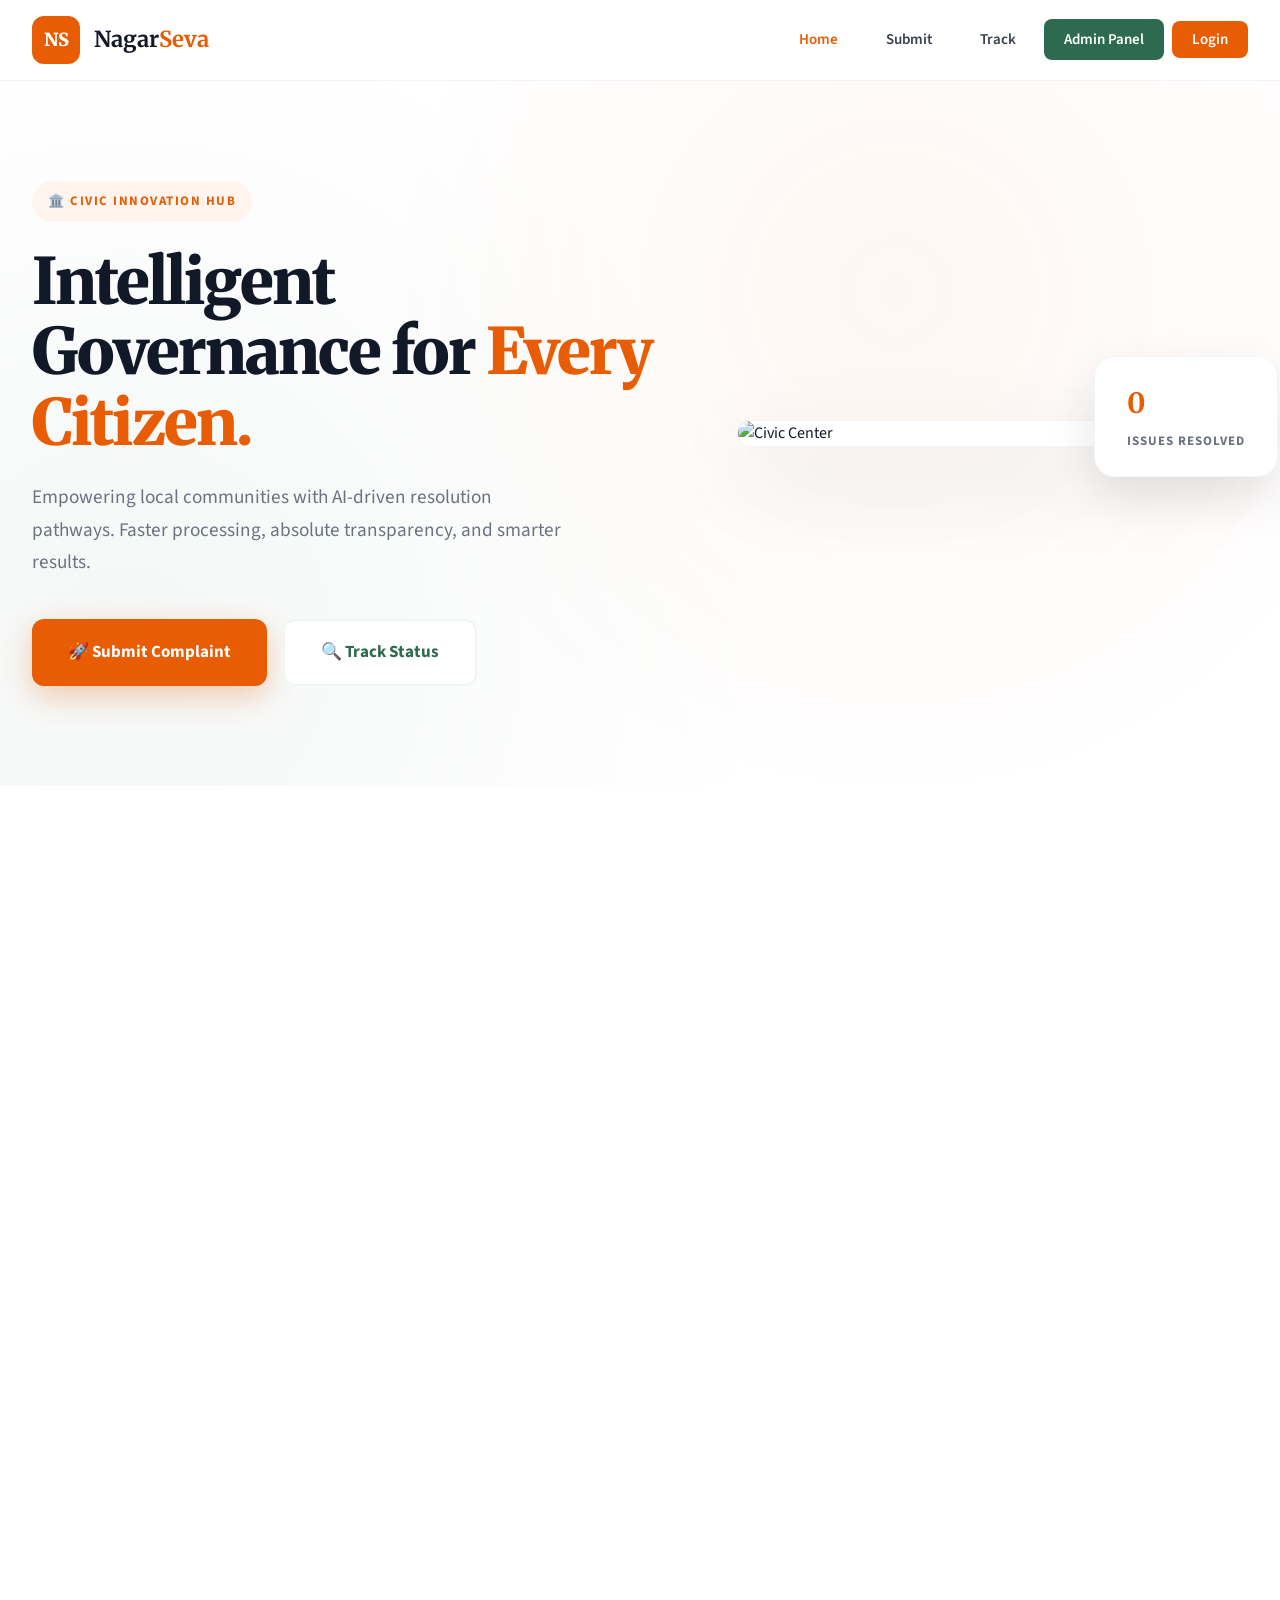
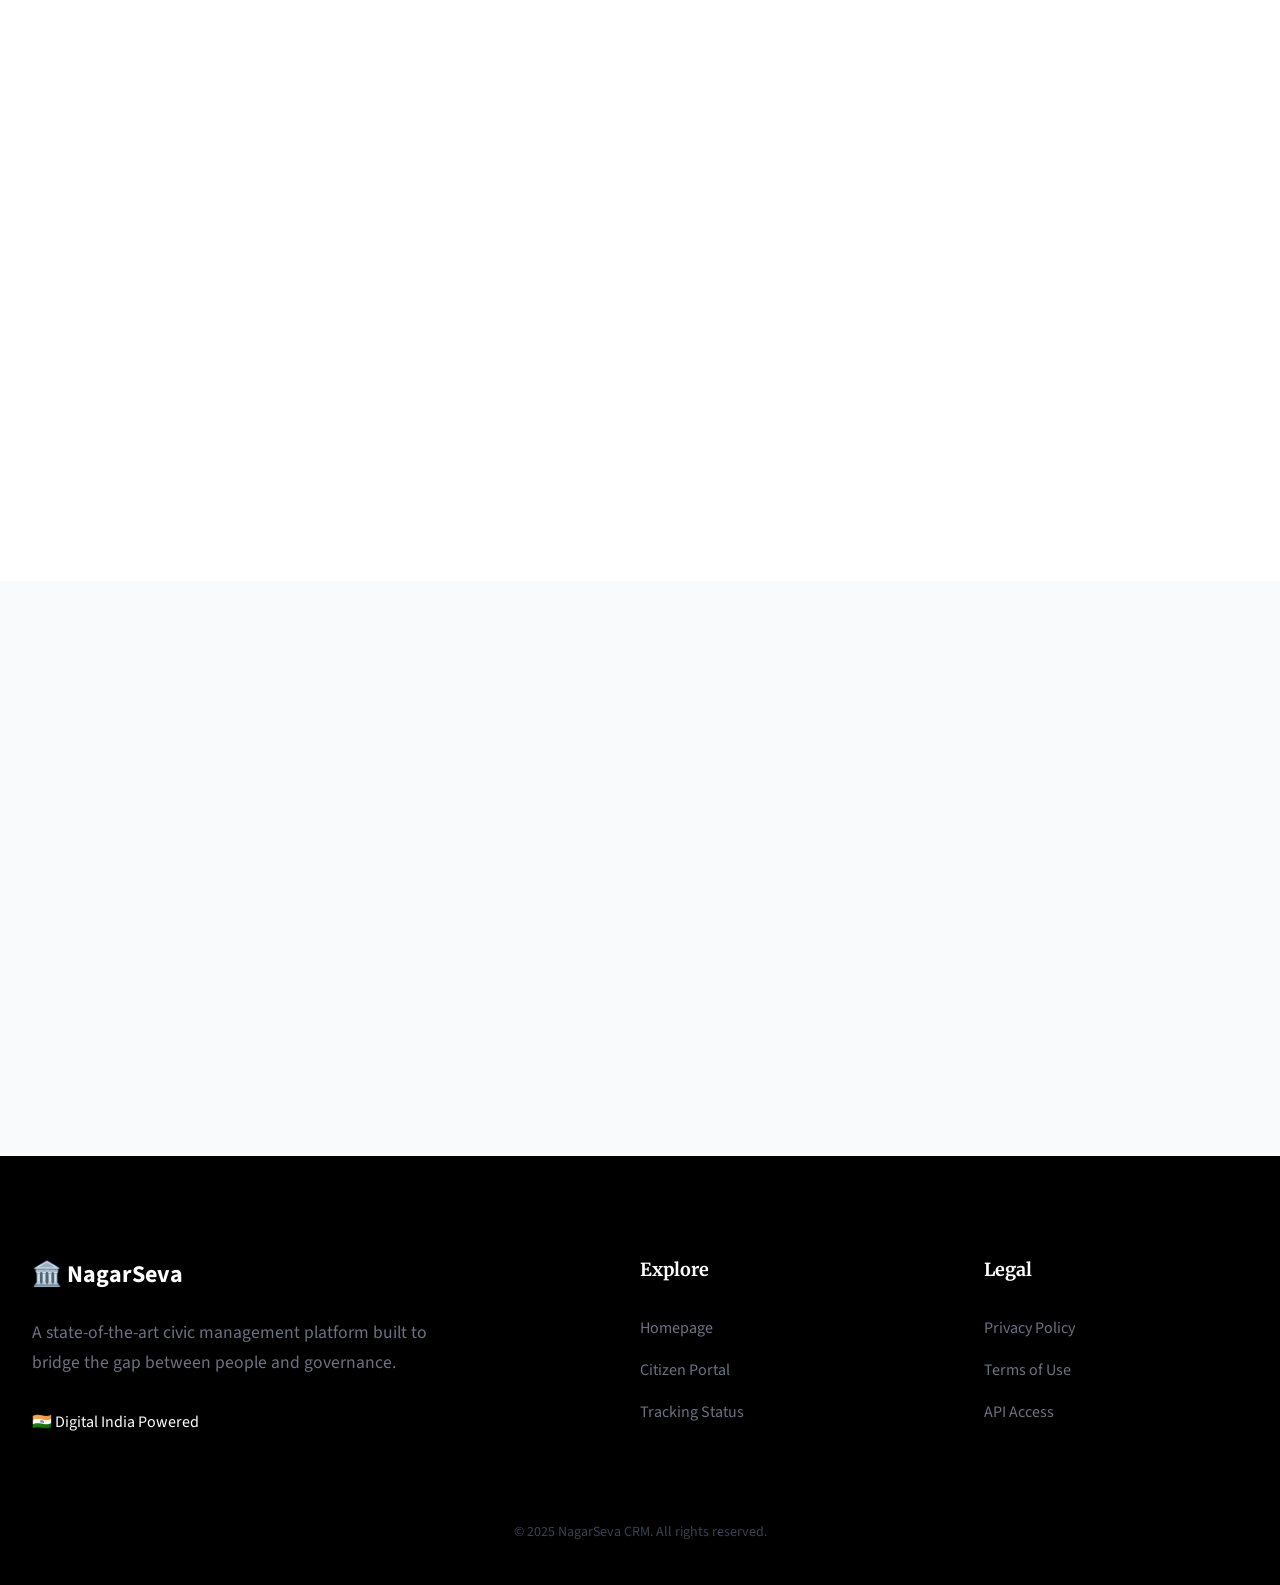
==== public/index.html @ 6e7921f4 "Final Vercel fix: Move frontend to public/ and backend to api/ with prefix" ====
<!DOCTYPE html>
<html lang="en">

<head>
  <meta charset="UTF-8" />
  <meta name="viewport" content="width=device-width,initial-scale=1.0" />
  <title>NagarSeva CRM | Intelligent Civic Governance</title>
  <link
    href="https://fonts.googleapis.com/css2?family=Merriweather:wght@400;700;900&family=Source+Sans+3:wght@300;400;500;600;700&display=swap"
    rel="stylesheet">
  <link rel="stylesheet" href="css/global.css">
  <style>
    /* HERO - PREMIUM */
    .hero {
      padding: 100px 32px;
      position: relative;
      overflow: hidden;
      background: radial-gradient(circle at 70% 30%, rgba(232, 93, 4, 0.05) 0%, transparent 50%),
        radial-gradient(circle at 10% 80%, rgba(45, 106, 79, 0.05) 0%, transparent 50%);
    }

    .hero-content {
      max-width: 1280px;
      margin: 0 auto;
      display: grid;
      grid-template-columns: 1.1fr 0.9fr;
      gap: 80px;
      align-items: center;
    }

    .hero-text {
      opacity: 0;
      transform: translateY(30px);
      animation: reveal 0.8s forwards 0.2s;
    }

    @keyframes reveal {
      to {
        opacity: 1;
        transform: translateY(0);
      }
    }

    .hero-tag {
      display: inline-flex;
      align-items: center;
      gap: 10px;
      background: var(--orange-pale);
      color: var(--orange);
      font-size: 13px;
      font-weight: 700;
      letter-spacing: 1.5px;
      text-transform: uppercase;
      padding: 10px 16px;
      border-radius: 100px;
      margin-bottom: 24px;
    }

    .hero h1 {
      font-size: clamp(40px, 5vw, 68px);
      font-weight: 900;
      line-height: 1.1;
      margin-bottom: 24px;
      color: var(--gray-900);
      letter-spacing: -2px;
    }

    .hero h1 span {
      color: var(--orange);
    }

    .hero-sub {
      font-size: 1.2rem;
      margin-bottom: 40px;
      max-width: 540px;
    }

    .hero-actions {
      display: flex;
      gap: 16px;
      flex-wrap: wrap;
    }


    .hero-viz {
      position: relative;
      opacity: 0;
      transform: scale(0.95);
      animation: revealScale 1s forwards 0.4s;
    }

    @keyframes revealScale {
      to {
        opacity: 1;
        transform: scale(1);
      }
    }

    .viz-card {
      background: #fff;
      border-radius: 32px;
      overflow: hidden;
      box-shadow: 0 30px 90px rgba(0, 0, 0, 0.12);
      border: 1px solid var(--gray-100);
    }

    .viz-card img {
      width: 100%;
      height: 500px;
      object-fit: cover;
    }

    .stat-overlay {
      position: absolute;
      bottom: -30px;
      right: -30px;
      background: #fff;
      padding: 24px 32px;
      border-radius: 20px;
      box-shadow: 0 20px 50px rgba(0, 0, 0, 0.1);
      border: 1px solid var(--gray-100);
    }

    .stat-overlay h4 {
      font-size: 28px;
      color: var(--orange);
      margin-bottom: 4px;
    }

    .stat-overlay p {
      font-size: 13px;
      font-weight: 700;
      color: var(--gray-500);
      text-transform: uppercase;
      letter-spacing: 1px;
    }

    /* STATS STRIP */
    .stats-section {
      padding: 40px 32px;
      background: var(--gray-900);
      color: #fff;
      margin: 0 32px;
      border-radius: 32px;
      margin-top: -50px;
      z-index: 10;
      position: relative;
    }

    .stats-inner {
      max-width: 1200px;
      margin: 0 auto;
      display: grid;
      grid-template-columns: repeat(3, 1fr);
      gap: 40px;
    }

    .stat-box {
      text-align: center;
    }

    .stat-num {
      font-size: clamp(32px, 4vw, 52px);
      font-weight: 900;
      color: var(--orange);
      display: block;
      margin-bottom: 8px;
    }

    .stat-lab {
      font-size: 14px;
      opacity: 0.6;
      font-weight: 600;
      text-transform: uppercase;
      letter-spacing: 2px;
    }

    /* FEATURES */
    .section {
      padding: 120px 32px;
    }

    .section-head {
      max-width: 1280px;
      margin: 0 auto 80px;
      text-align: center;
    }

    .eyebrow {
      color: var(--orange);
      font-weight: 700;
      text-transform: uppercase;
      letter-spacing: 3px;
      font-size: 13px;
      margin-bottom: 16px;
      display: block;
    }

    .section h2 {
      font-size: clamp(30px, 4vw, 44px);
      margin-bottom: 20px;
      letter-spacing: -1px;
    }

    .reveal {
      opacity: 0;
      transform: translateY(40px);
      transition: 1s var(--transition);
    }

    .reveal.active {
      opacity: 1;
      transform: translateY(0);
    }

    .grid {
      display: grid;
      grid-template-columns: repeat(3, 1fr);
      gap: 32px;
      max-width: 1280px;
      margin: 0 auto;
    }

    .card {
      padding: 48px;
      background: #fff;
      border-radius: 24px;
      border: 1px solid var(--gray-100);
      transition: 0.4s var(--transition);
      position: relative;
    }

    .card:hover {
      transform: translateY(-10px);
      box-shadow: 0 30px 60px rgba(0, 0, 0, 0.08);
      border-color: var(--orange-pale);
    }

    .icon {
      width: 72px;
      height: 72px;
      border-radius: 20px;
      display: flex;
      align-items: center;
      justify-content: center;
      font-size: 32px;
      margin-bottom: 32px;
      transition: 0.3s;
    }

    .card:hover .icon {
      transform: scale(1.1);
    }

    .card h3 {
      font-size: 22px;
      margin-bottom: 16px;
    }

    .card p {
      font-size: 1rem;
    }

    /* PROCESS */
    .process-section {
      background: var(--gray-50);
    }

    .process-grid {
      display: grid;
      grid-template-columns: repeat(4, 1fr);
      gap: 40px;
      position: relative;
      max-width: 1280px;
      margin: 0 auto;
    }

    .proc-card {
      text-align: center;
      position: relative;
      z-index: 2;
    }

    .proc-num {
      width: 64px;
      height: 64px;
      border-radius: 50%;
      background: #fff;
      border: 3px solid var(--orange);
      display: flex;
      align-items: center;
      justify-content: center;
      font-weight: 900;
      font-size: 24px;
      color: var(--orange);
      margin: 0 auto 24px;
      box-shadow: 0 10px 20px rgba(var(--orange-rgb), 0.1);
    }

    /* FOOTER */
    footer {
      background: #000;
      color: #fff;
      padding: 100px 32px 40px;
    }

    .footer-inner {
      max-width: 1280px;
      margin: 0 auto;
      display: grid;
      grid-template-columns: 2fr 1fr 1fr;
      gap: 80px;
      margin-bottom: 80px;
    }

    .footer-logo {
      font-size: 24px;
      margin-bottom: 24px;
      display: block;
    }

    .footer-desc {
      color: var(--gray-500);
      max-width: 400px;
      margin-bottom: 32px;
    }

    footer h4 {
      color: #fff;
      margin-bottom: 32px;
      font-size: 18px;
    }

    footer ul {
      list-style: none;
    }

    footer li {
      margin-bottom: 16px;
    }

    footer a {
      color: var(--gray-500);
      text-decoration: none;
      transition: 0.3s;
    }

    footer a:hover {
      color: #fff;
      transform: translateX(5px);
      display: inline-block;
    }

    @media (max-width: 1024px) {

      .hero-content,
      .grid,
      .footer-inner {
        grid-template-columns: 1fr;
        gap: 40px;
      }

      .process-grid {
        grid-template-columns: repeat(2, 1fr);
      }

      .hero-viz {
        display: none;
      }

      .hero {
        text-align: center;
      }

      .hero-sub {
        margin-left: auto;
        margin-right: auto;
      }

      .hero-actions {
        justify-content: center;
      }

      .stats-inner {
        grid-template-columns: 1fr;
      }
    }
  </style>
</head>

<body>

  <nav id="navbar">
    <div class="nav-inner">
      <a href="index.html" class="nav-brand">
        <div class="nav-logo">NS</div>
        <span class="nav-title">Nagar<span>Seva</span></span>
      </a>
      <ul class="nav-links">
        <li><a href="index.html" class="active">Home</a></li>
        <li><a href="submit.html">Submit</a></li>
        <li><a href="track.html">Track</a></li>
        <li><a href="dashboard.html" class="dash">Admin Panel</a></li>
        <li id="loginLi"><a href="#" id="navLoginBtn">Login</a></li>
        <li id="userContainer" style="margin-left: 10px; display: none;">
          <a href="user.html" class="user-pill">
            <img id="userPhoto" src="" alt="">
            <span id="userName">User</span>
            <span class="logout-btn" id="navLogoutBtn">Logout</span>
          </a>
        </li>
      </ul>
    </div>
  </nav>

  <section class="hero">
    <div class="hero-content">
      <div class="hero-text">
        <div class="hero-tag">🏛️ Civic Innovation Hub</div>
        <h1>Intelligent Governance for <span>Every Citizen.</span></h1>
        <p class="hero-sub">Empowering local communities with AI-driven resolution pathways. Faster processing, absolute
          transparency, and smarter results.</p>
        <div class="hero-actions">
          <a href="submit.html" class="btn btn-p">🚀 Submit Complaint</a>
          <a href="track.html" class="btn btn-s">🔍 Track Status</a>
        </div>
      </div>
      <div class="hero-viz">
        <div class="viz-card">
          <img src="https://images.unsplash.com/photo-1529156069898-49953e39b3ac?w=1200&q=90" alt="Civic Center">
        </div>
        <div class="stat-overlay">
          <h4 id="ov-res">0</h4>
          <p>Issues Resolved</p>
        </div>
      </div>
    </div>
  </section>

  <section class="stats-section reveal">
    <div class="stats-inner">
      <div class="stat-box">
        <span class="stat-num" id="st">0</span>
        <span class="stat-lab">Total Submissions</span>
      </div>
      <div class="stat-box">
        <span class="stat-num" id="sr">0</span>
        <span class="stat-lab">Success Rate</span>
      </div>
      <div class="stat-box">
        <span class="stat-num" id="sp">0</span>
        <span class="stat-lab">Active Updates</span>
      </div>
    </div>
  </section>

  <section class="section">
    <div class="section-head reveal">
      <span class="eyebrow">The Platform</span>
      <h2>Built for Efficiency</h2>
      <p>We leverage generative intelligence to route your concerns to the correct departments in seconds.</p>
    </div>
    <div class="grid">
      <div class="card reveal" style="transition-delay: 0.1s">
        <div class="icon" style="background: var(--orange-pale)">🧠</div>
        <h3>Intelligent Complaint Routing</h3>
        <p>AI instantly understands citizen complaints and directs them to the right department without manual
          intervention.</p>
      </div>
      <div class="card reveal" style="transition-delay: 0.2s">
        <div class="icon" style="background: var(--green-pale)">⚡</div>
        <h3>Dynamic Priority Engine</h3>
        <p>Automatically identifies high-impact and urgent civic issues to ensure faster action where it matters most.
        </p>
      </div>
      <div class="card reveal" style="transition-delay: 0.3s">
        <div class="icon" style="background: #EFF6FF">🖥️</div>
        <h3>Live City Command Center</h3>
        <p>A real-time monitoring dashboard that gives authorities a complete view of ongoing issues across the city.
        </p>
      </div>
      <div class="card reveal" style="transition-delay: 0.4s">
        <div class="icon" style="background: var(--orange-pale)">�</div>
        <h3>Smart Task Dispatch System</h3>
        <p>Complaints are automatically assigned to responsible officials or field teams, ensuring quick and accountable
          action.</p>
      </div>
      <div class="card reveal" style="transition-delay: 0.5s">
        <div class="icon" style="background: var(--green-pale)">🔍</div>
        <h3>Transparent Citizen Tracking</h3>
        <p>Citizens can monitor complaint progress in real time, building trust and transparency.</p>
      </div>
      <div class="card reveal" style="transition-delay: 0.6s">
        <div class="icon" style="background: #EFF6FF">📊</div>
        <h3>Governance Performance Insights</h3>
        <p>Advanced analytics reveal department efficiency, response time, and recurring urban issues to improve
          decision-making.</p>
      </div>
    </div>
  </section>

  <section class="section process-section">
    <div class="section-head reveal">
      <span class="eyebrow">Workflow</span>
      <h2>How it Works</h2>
    </div>
    <div class="process-grid reveal">
      <div class="proc-card">
        <div class="proc-num">01</div>
        <h3>File</h3>
        <p>Detailed form submission</p>
      </div>
      <div class="proc-card">
        <div class="proc-num">02</div>
        <h3>Analyze</h3>
        <p>Gemini AI classification</p>
      </div>
      <div class="proc-card">
        <div class="proc-num">03</div>
        <h3>Route</h3>
        <p>Departmental handover</p>
      </div>
      <div class="proc-card">
        <div class="proc-num">04</div>
        <h3>Solve</h3>
        <p>Verified closure</p>
      </div>
    </div>
  </section>

  <footer>
    <div class="footer-inner">
      <div class="f-info">
        <span class="footer-logo">🏛️ <strong>NagarSeva</strong></span>
        <p class="footer-desc">A state-of-the-art civic management platform built to bridge the gap between people and
          governance.</p>
        <div class="f-badge">🇮🇳 Digital India Powered</div>
      </div>
      <div>
        <h4>Explore</h4>
        <ul>
          <li><a href="index.html">Homepage</a></li>
          <li><a href="submit.html">Citizen Portal</a></li>
          <li><a href="track.html">Tracking Status</a></li>
        </ul>
      </div>
      <div>
        <h4>Legal</h4>
        <ul>
          <li><a href="#">Privacy Policy</a></li>
          <li><a href="#">Terms of Use</a></li>
          <li><a href="#">API Access</a></li>
        </ul>
      </div>
    </div>
    <p style="text-align: center; color: var(--gray-700); font-size: 14px">© 2025 NagarSeva CRM. All rights reserved.
    </p>
  </footer>

  <!-- AUTH MODAL -->
  <div class="auth-overlay" id="authOverlay" onclick="if(event.target===this) this.classList.remove('open')">
    <div class="auth-modal">
      <span class="auth-close" onclick="document.getElementById('authOverlay').classList.remove('open')">&times;</span>
      <h2>Welcome to NagarSeva</h2>

      <button class="auth-btn-google" id="googleLoginBtn">
        <img src="https://www.gstatic.com/firebasejs/ui/2.0.0/images/auth/google.svg" alt="Google">
        Continue with Google
      </button>

      <div class="auth-divider">OR</div>

      <form class="auth-form" id="emailAuthForm">
        <div id="authErrorMsg" class="auth-error-msg"></div>
        <input type="email" id="authEmail" placeholder="Email Address" required>
        <input type="password" id="authPass" placeholder="Password (min 6 chars)" required minlength="6">
        <button type="submit" class="auth-btn-email" id="emailLoginBtn">Sign In / Register</button>
      </form>
      <p class="auth-msg">If you don't have an account, entering your email and password will safely create one for you.
      </p>
    </div>
  </div>

  <script type="module">
    import { initializeApp } from "https://www.gstatic.com/firebasejs/11.0.0/firebase-app.js";
    import { getAuth, signInWithPopup, GoogleAuthProvider, onAuthStateChanged, signOut, setPersistence, browserLocalPersistence, signInWithEmailAndPassword, createUserWithEmailAndPassword } from "https://www.gstatic.com/firebasejs/11.0.0/firebase-auth.js";
    import { getFirestore, collection, getDocs } from "https://www.gstatic.com/firebasejs/11.0.0/firebase-firestore.js";
    import { firebaseConfig } from "./firebase-config.js";

    const app = initializeApp(firebaseConfig);
    const auth = getAuth(app);
    const db = getFirestore(app);
    const provider = new GoogleAuthProvider();

    // AUTH STATE LISTENER
    onAuthStateChanged(auth, (user) => {
      if (user) {
        document.getElementById('loginLi').style.display = 'none';
        document.getElementById('userContainer').style.display = 'block';
        document.getElementById('userName').textContent = user.displayName;
        document.getElementById('userPhoto').src = user.photoURL;
      } else {
        document.getElementById('loginLi').style.display = 'block';
        document.getElementById('userContainer').style.display = 'none';
      }
    });

    // OPEN MODAL
    document.getElementById('navLoginBtn').onclick = (e) => {
      e.preventDefault();
      document.getElementById('authOverlay').classList.add('open');
    };

    // GOOGLE LOGIN
    document.getElementById('googleLoginBtn').onclick = async (e) => {
      e.preventDefault();
      const btn = e.target.closest('button');
      if (btn.classList.contains('loading')) return;

      btn.classList.add('loading');
      const originalHTML = btn.innerHTML;
      btn.innerHTML = '<span class="spin" style="border-color:var(--gray-900);border-top-color:transparent;"></span>';

      try {
        await setPersistence(auth, browserLocalPersistence);
        await signInWithPopup(auth, provider);
        document.getElementById('authOverlay').classList.remove('open');
      } catch (err) {
        if (err.code !== 'auth/cancelled-popup-request') {
          const errEl = document.getElementById('authErrorMsg');
          errEl.textContent = '❌ Google Login failed';
          errEl.style.display = 'block';
        }
      } finally {
        btn.classList.remove('loading');
        btn.innerHTML = originalHTML;
      }
    };

    // EMAIL LOGIN / REGISTER
    document.getElementById('emailAuthForm').onsubmit = async (e) => {
      e.preventDefault();
      const btn = document.getElementById('emailLoginBtn');
      const errEl = document.getElementById('authErrorMsg');
      const email = document.getElementById('authEmail').value.trim();
      const pass = document.getElementById('authPass').value.trim();

      errEl.style.display = 'none';
      btn.innerHTML = '<span class="spin"></span> Processing...';
      btn.disabled = true;

      try {
        await setPersistence(auth, browserLocalPersistence);
        try {
          await signInWithEmailAndPassword(auth, email, pass);
        } catch (err) {
          // If invalid credential or user not found, try creating account.
          if (err.code === 'auth/user-not-found' || err.code === 'auth/invalid-credential' || err.code === 'auth/invalid-login-credentials') {
            await createUserWithEmailAndPassword(auth, email, pass);
          } else {
            throw err;
          }
        }
        document.getElementById('authOverlay').classList.remove('open');
      } catch (err) {
        errEl.textContent = '❌ ' + (err.message.replace('Firebase:', '').trim() || 'Authentication failed');
        errEl.style.display = 'block';
      } finally {
        btn.innerHTML = 'Sign In / Register';
        btn.disabled = false;
      }
    };

    // LOGOUT FUNCTION
    document.getElementById('navLogoutBtn').onclick = (e) => {
      e.preventDefault();
      e.stopPropagation();
      signOut(auth).then(() => location.reload());
    };

    // SCROLL REVEAL LOGIC
    const observer = new IntersectionObserver((entries) => {
      entries.forEach(entry => {
        if (entry.isIntersecting) {
          entry.target.classList.add('active');
        }
      });
    }, { threshold: 0.1 });

    document.querySelectorAll('.reveal').forEach(el => observer.observe(el));

    // NAVBAR SCROLL EFFECT
    window.addEventListener('scroll', () => {
      const nav = document.getElementById('navbar');
      if (window.scrollY > 50) nav.classList.add('scrolled');
      else nav.classList.remove('scrolled');
    });

    // LOAD STATS
    async function loadStats() {
      try {
        const snap = await getDocs(collection(db, "complaints"));
        let total = 0, resolved = 0, inProgress = 0;
        snap.forEach(doc => {
          total++;
          const s = doc.data().status;
          if (s === 'Resolved') resolved++;
          if (s === 'In Progress') inProgress++;
        });
        animateCount('st', total);
        animateCount('sr', total > 0 ? Math.round((resolved / total) * 100) : 0, true);
        animateCount('sp', inProgress);
        animateCount('ov-res', resolved);
      } catch (e) { console.warn(e); }
    }

    function animateCount(id, target, isPercent = false) {
      const el = document.getElementById(id);
      if (!el) return;
      let n = 0, step = Math.max(1, Math.floor(target / 40));
      const t = setInterval(() => {
        n = Math.min(n + step, target);
        el.textContent = isPercent ? n + '%' : n;
        if (n >= target) clearInterval(t);
      }, 30);
    }

    loadStats();
  </script>
</body>

</html>
---- public/css/global.css ----
/* IMPORT FONTS */
@import url('https://fonts.googleapis.com/css2?family=Merriweather:wght@400;700;900&family=Source+Sans+3:wght@300;400;500;600;700&display=swap');

/* GLOBAL VARIABLES */
:root {
  --orange: #E85D04;
  --orange-rgb: 232, 93, 4;
  --orange-pale: #FFF4EE;
  --orange-dark: #cc5200;
  --green: #2D6A4F;
  --green-pale: #EEF7F2;
  --green-dark: #235c43;
  --gray-50: #F9FAFB;
  --gray-100: #F3F4F6;
  --gray-200: #E5E7EB;
  --gray-300: #D1D5DB;
  --gray-500: #6B7280;
  --gray-700: #374151;
  --gray-900: #111827;
  --transition: cubic-bezier(0.4, 0, 0.2, 1);
}

/* RESET */
*,
*::before,
*::after {
  box-sizing: border-box;
  margin: 0;
  padding: 0;
}

html {
  scroll-behavior: smooth;
}

body {
  font-family: 'Source Sans 3', sans-serif;
  color: var(--gray-900);
  background: #fff;
  line-height: 1.6;
  -webkit-font-smoothing: antialiased;
}

/* TYPOGRAPHY */
h1, h2, h3, h4 {
  font-family: 'Merriweather', serif;
  font-weight: 700;
}

p {
  font-size: 1.1rem;
  color: var(--gray-500);
  line-height: 1.7;
}

/* BUTTONS */
.btn {
  display: inline-flex;
  align-items: center;
  gap: 12px;
  padding: 18px 36px;
  border-radius: 12px;
  font-weight: 700;
  font-size: 17px;
  text-decoration: none;
  transition: 0.3s var(--transition);
  border: none;
  cursor: pointer;
}

.btn-p {
  background: var(--orange);
  color: #fff;
  box-shadow: 0 10px 30px rgba(var(--orange-rgb), 0.3);
}

.btn-p:hover {
  background: var(--orange-dark);
  transform: translateY(-3px);
  box-shadow: 0 15px 40px rgba(var(--orange-rgb), 0.4);
}

.btn-s {
  background: #fff;
  color: var(--green);
  border: 2px solid var(--green-pale);
}

.btn-s:hover {
  border-color: var(--green);
  background: var(--green-pale);
  transform: translateY(-3px);
}

/* NAVIGATION BAR */
nav {
  position: sticky;
  top: 0;
  z-index: 1000;
  background: rgba(255, 255, 255, 0.95);
  backdrop-filter: blur(10px);
  border-bottom: 1px solid var(--gray-100);
  transition: 0.3s var(--transition);
}

nav.scrolled {
  box-shadow: 0 4px 20px rgba(0, 0, 0, 0.05);
}

.nav-inner {
  max-width: 1280px;
  margin: 0 auto;
  padding: 0 32px;
  display: flex;
  align-items: center;
  justify-content: space-between;
  height: 80px;
}

.nav-brand {
  display: flex;
  align-items: center;
  gap: 14px;
  text-decoration: none;
}

.nav-logo {
  width: 48px;
  height: 48px;
  background: var(--orange);
  border-radius: 12px;
  display: flex;
  align-items: center;
  justify-content: center;
  font-family: 'Merriweather', serif;
  font-weight: 900;
  font-size: 18px;
  color: #fff;
  transition: 0.3s;
}

.nav-brand:hover .nav-logo {
  transform: rotate(-5deg) scale(1.05);
}

.nav-title {
  font-family: 'Merriweather', serif;
  font-weight: 700;
  font-size: 22px;
  color: var(--gray-900);
}

.nav-title span {
  color: var(--orange);
}

.nav-links {
  display: flex;
  align-items: center;
  gap: 8px;
  list-style: none;
}

.nav-links a {
  text-decoration: none;
  color: var(--gray-700);
  font-weight: 600;
  font-size: 15px;
  padding: 10px 20px;
  border-radius: 8px;
  transition: 0.2s;
}

.nav-links a:hover {
  color: var(--orange);
  background: var(--orange-pale);
}

.nav-links a.active {
  color: var(--orange);
}

.nav-links .dash {
  background: var(--green) !important;
  color: #fff !important;
}

.nav-links .dash:hover {
  background: var(--green-dark) !important;
  transform: translateY(-1px);
}

#navLoginBtn {
  background: var(--orange) !important;
  color: #fff !important;
  padding: 8px 20px !important;
  border-radius: 8px !important;
}

/* USER PROFILE PILL */
.user-pill {
  display: flex;
  align-items: center;
  gap: 10px;
  background: var(--gray-50);
  padding: 6px 12px;
  border-radius: 30px;
  border: 1px solid var(--gray-200);
  font-size: 13px;
  font-weight: 600;
  text-decoration: none;
  color: var(--gray-900);
  transition: 0.2s;
}

.user-pill:hover { background: var(--gray-100); }

.user-pill img {
  width: 24px;
  height: 24px;
  border-radius: 50%;
}

.logout-btn {
  color: var(--orange);
  cursor: pointer;
  font-weight: 700;
  font-size: 12px;
  margin-left: 5px;
}

/* AUTH MODAL */
.auth-overlay {
  display: none;
  position: fixed;
  inset: 0;
  background: rgba(17, 24, 39, 0.6);
  z-index: 1000;
  align-items: center;
  justify-content: center;
  backdrop-filter: blur(4px);
}
.auth-overlay.open { display: flex; }

.auth-modal {
  background: #fff;
  border-radius: 20px;
  padding: 40px;
  width: 100%;
  max-width: 420px;
  position: relative;
  box-shadow: 0 20px 40px rgba(0,0,0,0.15);
  animation: modalIn 0.3s ease;
  color: var(--gray-900);
}

@keyframes modalIn {
  from { transform: translateY(20px); opacity: 0; }
  to { transform: translateY(0); opacity: 1; }
}

.auth-close {
  position: absolute;
  top: 20px;
  right: 20px;
  font-size: 24px;
  cursor: pointer;
  color: var(--gray-500);
  line-height: 1;
}
.auth-close:hover { color: var(--gray-900); }

.auth-modal h2 {
  font-family: 'Merriweather', serif;
  font-size: 24px;
  margin-bottom: 24px;
  text-align: center;
}

.auth-btn-google {
  display: flex;
  align-items: center;
  justify-content: center;
  gap: 12px;
  width: 100%;
  padding: 14px;
  border: 1px solid var(--gray-300);
  border-radius: 12px;
  background: #fff;
  font-size: 16px;
  font-weight: 600;
  cursor: pointer;
  transition: 0.2s;
}
.auth-btn-google:hover { background: var(--gray-50); border-color: var(--gray-500); }
.auth-btn-google img { width: 20px; height: 20px; }

.auth-divider {
  display: flex;
  align-items: center;
  text-align: center;
  margin: 24px 0;
  color: var(--gray-500);
  font-size: 13px;
  font-weight: 600;
}
.auth-divider::before, .auth-divider::after {
  content: '';
  flex: 1;
  border-bottom: 1px solid var(--gray-200);
}
.auth-divider::before { margin-right: 12px; }
.auth-divider::after { margin-left: 12px; }

.auth-form input {
  width: 100%;
  padding: 14px;
  border: 1px solid var(--gray-300);
  border-radius: 10px;
  margin-bottom: 16px;
  font-size: 15px;
  outline: none;
  font-family: inherit;
}
.auth-form input:focus { border-color: var(--orange); box-shadow: 0 0 0 3px rgba(232, 93, 4, 0.1); }

.auth-btn-email {
  width: 100%;
  padding: 14px;
  background: var(--orange);
  color: #fff;
  border: none;
  border-radius: 10px;
  font-size: 16px;
  font-weight: 700;
  cursor: pointer;
  transition: 0.2s;
}
.auth-btn-email:hover { background: var(--orange-dark); }

.auth-msg {
  margin-top: 16px;
  font-size: 13px;
  color: var(--gray-500);
  text-align: center;
  line-height: 1.5;
}

.auth-error-msg {
  display: none;
  color: #DC2626;
  background: #FEF2F2;
  border: 1px solid #FECACA;
  padding: 10px;
  border-radius: 8px;
  font-size: 13px;
  margin-bottom: 16px;
  text-align: center;
}

/* BADGES - PRIORITY & STATUS */
.pbadge {
  padding: 4px 11px;
  border-radius: 20px;
  font-size: 11px;
  font-weight: 700;
  display: inline-block;
  white-space: nowrap;
}

.p-Severe {
  background: #450a0a;
  color: #fca5a5;
  border: 1px solid #7f1d1d;
}

.p-High {
  background: #FEF2F2;
  color: #DC2626;
}

.p-Medium {
  background: #FFFBEB;
  color: #D97706;
}

.p-Low {
  background: #F0FDF4;
  color: #16A34A;
}

.p-Very {
  background: #F8FAFC;
  color: #64748B;
}

.sbadge {
  padding: 6px 14px;
  border-radius: 20px;
  font-size: 12px;
  font-weight: 700;
  display: inline-flex;
  align-items: center;
  gap: 6px;
}

.s-Open {
  background: var(--orange-pale);
  color: var(--orange);
}

.s-In-Progress {
  background: #EFF6FF;
  color: #2563EB;
}

.s-Resolved {
  background: var(--green-pale);
  color: var(--green);
}
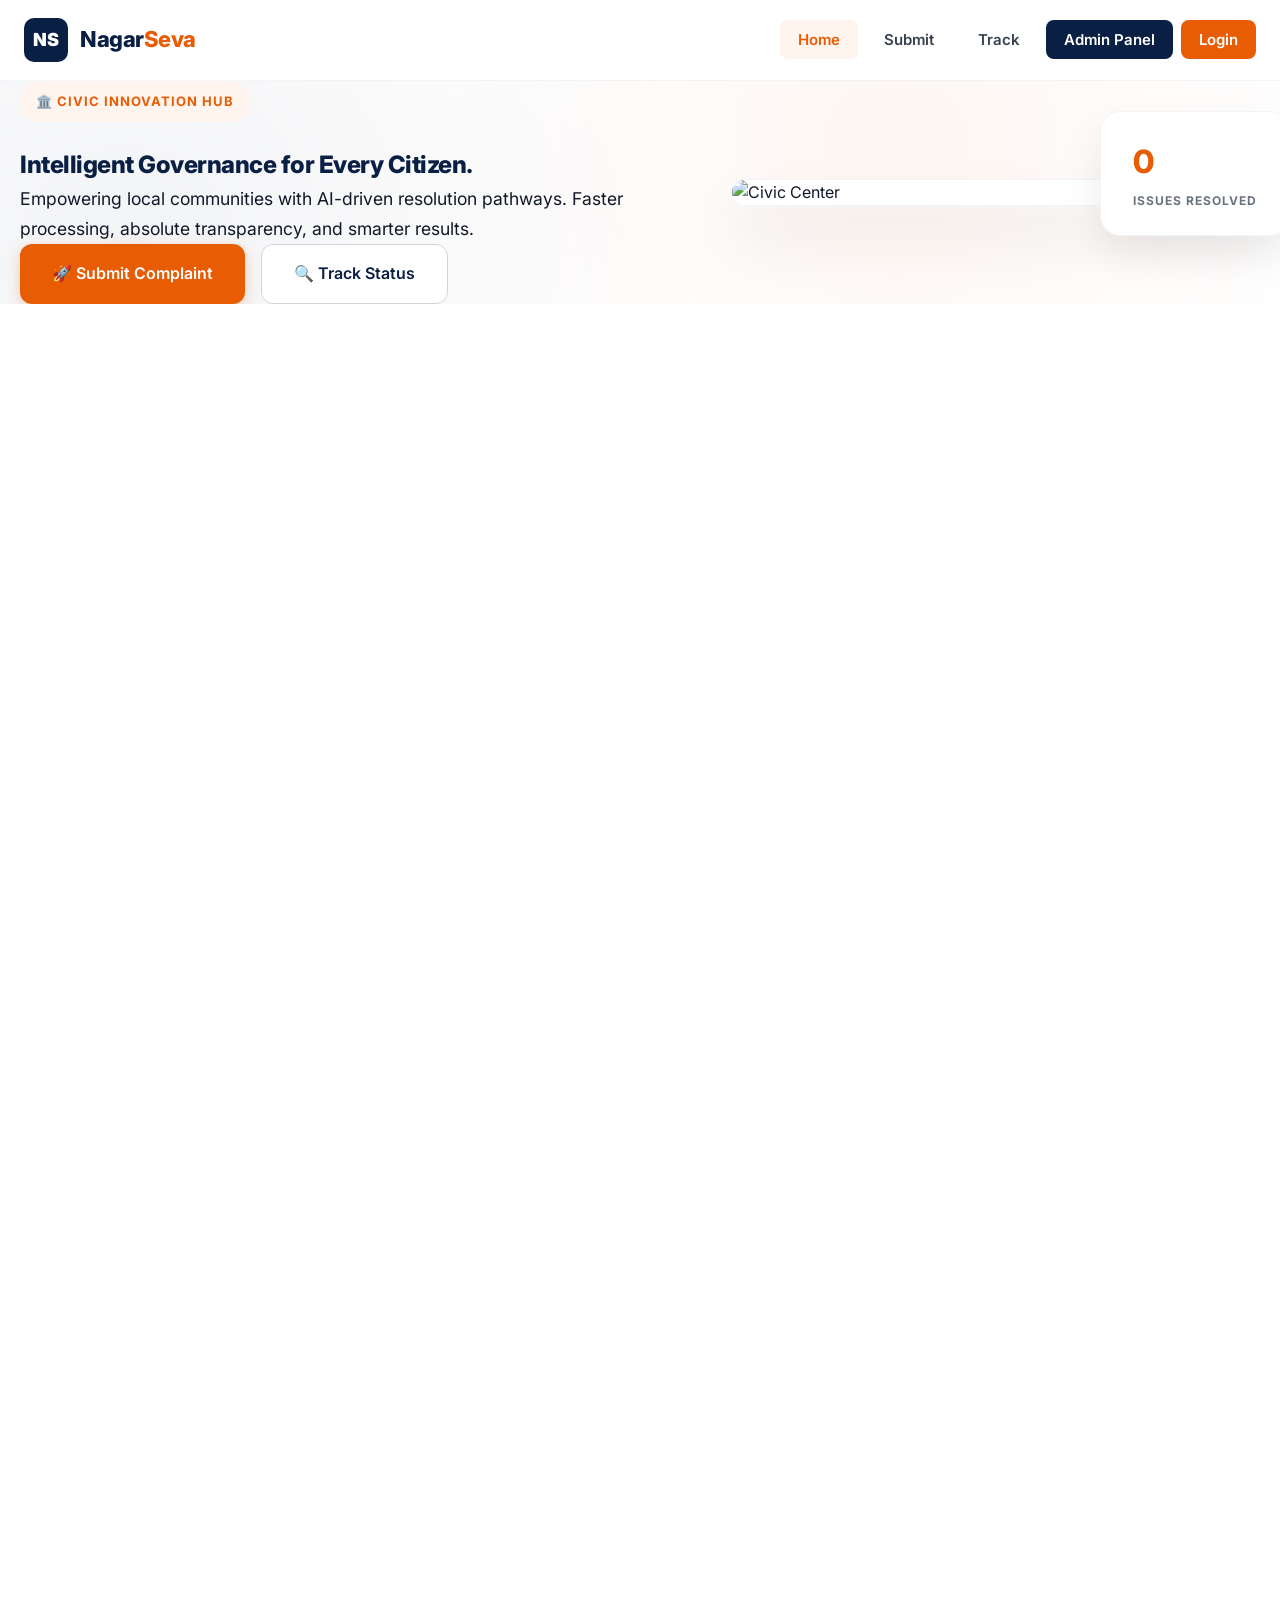
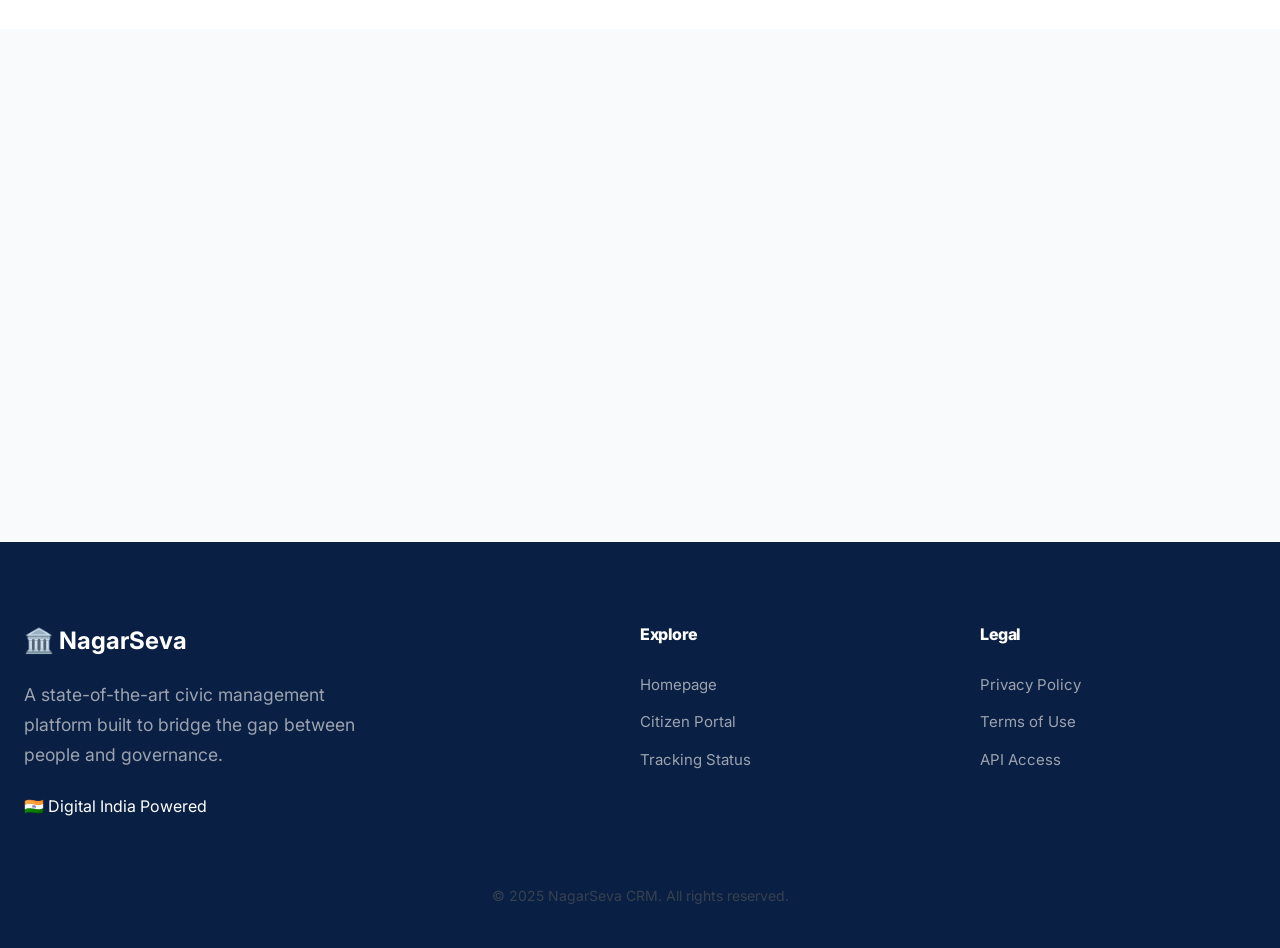
==== commit 36bfd3ff: "Refactor: Implement unified premium design system and responsive navigation" ====
--- a/public/index.html
+++ b/public/index.html
@@ -1,732 +1,463 @@
-<!DOCTYPE html>
-<html lang="en">
-
-<head>
-  <meta charset="UTF-8" />
-  <meta name="viewport" content="width=device-width,initial-scale=1.0" />
-  <title>NagarSeva CRM | Intelligent Civic Governance</title>
-  <link
-    href="https://fonts.googleapis.com/css2?family=Merriweather:wght@400;700;900&family=Source+Sans+3:wght@300;400;500;600;700&display=swap"
-    rel="stylesheet">
-  <link rel="stylesheet" href="css/global.css">
-  <style>
-    /* HERO - PREMIUM */
-    .hero {
-      padding: 100px 32px;
-      position: relative;
-      overflow: hidden;
-      background: radial-gradient(circle at 70% 30%, rgba(232, 93, 4, 0.05) 0%, transparent 50%),
-        radial-gradient(circle at 10% 80%, rgba(45, 106, 79, 0.05) 0%, transparent 50%);
-    }
-
-    .hero-content {
-      max-width: 1280px;
-      margin: 0 auto;
-      display: grid;
-      grid-template-columns: 1.1fr 0.9fr;
-      gap: 80px;
-      align-items: center;
-    }
-
-    .hero-text {
-      opacity: 0;
-      transform: translateY(30px);
-      animation: reveal 0.8s forwards 0.2s;
-    }
-
-    @keyframes reveal {
-      to {
-        opacity: 1;
-        transform: translateY(0);
-      }
-    }
-
-    .hero-tag {
-      display: inline-flex;
-      align-items: center;
-      gap: 10px;
-      background: var(--orange-pale);
-      color: var(--orange);
-      font-size: 13px;
-      font-weight: 700;
-      letter-spacing: 1.5px;
-      text-transform: uppercase;
-      padding: 10px 16px;
-      border-radius: 100px;
-      margin-bottom: 24px;
-    }
-
-    .hero h1 {
-      font-size: clamp(40px, 5vw, 68px);
-      font-weight: 900;
-      line-height: 1.1;
-      margin-bottom: 24px;
-      color: var(--gray-900);
-      letter-spacing: -2px;
-    }
-
-    .hero h1 span {
-      color: var(--orange);
-    }
-
-    .hero-sub {
-      font-size: 1.2rem;
-      margin-bottom: 40px;
-      max-width: 540px;
-    }
-
-    .hero-actions {
-      display: flex;
-      gap: 16px;
-      flex-wrap: wrap;
-    }
-
-
-    .hero-viz {
-      position: relative;
-      opacity: 0;
-      transform: scale(0.95);
-      animation: revealScale 1s forwards 0.4s;
-    }
-
-    @keyframes revealScale {
-      to {
-        opacity: 1;
-        transform: scale(1);
-      }
-    }
-
-    .viz-card {
-      background: #fff;
-      border-radius: 32px;
-      overflow: hidden;
-      box-shadow: 0 30px 90px rgba(0, 0, 0, 0.12);
-      border: 1px solid var(--gray-100);
-    }
-
-    .viz-card img {
-      width: 100%;
-      height: 500px;
-      object-fit: cover;
-    }
-
-    .stat-overlay {
-      position: absolute;
-      bottom: -30px;
-      right: -30px;
-      background: #fff;
-      padding: 24px 32px;
-      border-radius: 20px;
-      box-shadow: 0 20px 50px rgba(0, 0, 0, 0.1);
-      border: 1px solid var(--gray-100);
-    }
-
-    .stat-overlay h4 {
-      font-size: 28px;
-      color: var(--orange);
-      margin-bottom: 4px;
-    }
-
-    .stat-overlay p {
-      font-size: 13px;
-      font-weight: 700;
-      color: var(--gray-500);
-      text-transform: uppercase;
-      letter-spacing: 1px;
-    }
-
-    /* STATS STRIP */
-    .stats-section {
-      padding: 40px 32px;
-      background: var(--gray-900);
-      color: #fff;
-      margin: 0 32px;
-      border-radius: 32px;
-      margin-top: -50px;
-      z-index: 10;
-      position: relative;
-    }
-
-    .stats-inner {
-      max-width: 1200px;
-      margin: 0 auto;
-      display: grid;
-      grid-template-columns: repeat(3, 1fr);
-      gap: 40px;
-    }
-
-    .stat-box {
-      text-align: center;
-    }
-
-    .stat-num {
-      font-size: clamp(32px, 4vw, 52px);
-      font-weight: 900;
-      color: var(--orange);
-      display: block;
-      margin-bottom: 8px;
-    }
-
-    .stat-lab {
-      font-size: 14px;
-      opacity: 0.6;
-      font-weight: 600;
-      text-transform: uppercase;
-      letter-spacing: 2px;
-    }
-
-    /* FEATURES */
-    .section {
-      padding: 120px 32px;
-    }
-
-    .section-head {
-      max-width: 1280px;
-      margin: 0 auto 80px;
-      text-align: center;
-    }
-
-    .eyebrow {
-      color: var(--orange);
-      font-weight: 700;
-      text-transform: uppercase;
-      letter-spacing: 3px;
-      font-size: 13px;
-      margin-bottom: 16px;
-      display: block;
-    }
-
-    .section h2 {
-      font-size: clamp(30px, 4vw, 44px);
-      margin-bottom: 20px;
-      letter-spacing: -1px;
-    }
-
-    .reveal {
-      opacity: 0;
-      transform: translateY(40px);
-      transition: 1s var(--transition);
-    }
-
-    .reveal.active {
-      opacity: 1;
-      transform: translateY(0);
-    }
-
-    .grid {
-      display: grid;
-      grid-template-columns: repeat(3, 1fr);
-      gap: 32px;
-      max-width: 1280px;
-      margin: 0 auto;
-    }
-
-    .card {
-      padding: 48px;
-      background: #fff;
-      border-radius: 24px;
-      border: 1px solid var(--gray-100);
-      transition: 0.4s var(--transition);
-      position: relative;
-    }
-
-    .card:hover {
-      transform: translateY(-10px);
-      box-shadow: 0 30px 60px rgba(0, 0, 0, 0.08);
-      border-color: var(--orange-pale);
-    }
-
-    .icon {
-      width: 72px;
-      height: 72px;
-      border-radius: 20px;
-      display: flex;
-      align-items: center;
-      justify-content: center;
-      font-size: 32px;
-      margin-bottom: 32px;
-      transition: 0.3s;
-    }
-
-    .card:hover .icon {
-      transform: scale(1.1);
-    }
-
-    .card h3 {
-      font-size: 22px;
-      margin-bottom: 16px;
-    }
-
-    .card p {
-      font-size: 1rem;
-    }
-
-    /* PROCESS */
-    .process-section {
-      background: var(--gray-50);
-    }
-
-    .process-grid {
-      display: grid;
-      grid-template-columns: repeat(4, 1fr);
-      gap: 40px;
-      position: relative;
-      max-width: 1280px;
-      margin: 0 auto;
-    }
-
-    .proc-card {
-      text-align: center;
-      position: relative;
-      z-index: 2;
-    }
-
-    .proc-num {
-      width: 64px;
-      height: 64px;
-      border-radius: 50%;
-      background: #fff;
-      border: 3px solid var(--orange);
-      display: flex;
-      align-items: center;
-      justify-content: center;
-      font-weight: 900;
-      font-size: 24px;
-      color: var(--orange);
-      margin: 0 auto 24px;
-      box-shadow: 0 10px 20px rgba(var(--orange-rgb), 0.1);
-    }
-
-    /* FOOTER */
-    footer {
-      background: #000;
-      color: #fff;
-      padding: 100px 32px 40px;
-    }
-
-    .footer-inner {
-      max-width: 1280px;
-      margin: 0 auto;
-      display: grid;
-      grid-template-columns: 2fr 1fr 1fr;
-      gap: 80px;
-      margin-bottom: 80px;
-    }
-
-    .footer-logo {
-      font-size: 24px;
-      margin-bottom: 24px;
-      display: block;
-    }
-
-    .footer-desc {
-      color: var(--gray-500);
-      max-width: 400px;
-      margin-bottom: 32px;
-    }
-
-    footer h4 {
-      color: #fff;
-      margin-bottom: 32px;
-      font-size: 18px;
-    }
-
-    footer ul {
-      list-style: none;
-    }
-
-    footer li {
-      margin-bottom: 16px;
-    }
-
-    footer a {
-      color: var(--gray-500);
-      text-decoration: none;
-      transition: 0.3s;
-    }
-
-    footer a:hover {
-      color: #fff;
-      transform: translateX(5px);
-      display: inline-block;
-    }
-
-    @media (max-width: 1024px) {
-
-      .hero-content,
-      .grid,
-      .footer-inner {
-        grid-template-columns: 1fr;
-        gap: 40px;
-      }
-
-      .process-grid {
-        grid-template-columns: repeat(2, 1fr);
-      }
-
-      .hero-viz {
-        display: none;
-      }
-
-      .hero {
-        text-align: center;
-      }
-
-      .hero-sub {
-        margin-left: auto;
-        margin-right: auto;
-      }
-
-      .hero-actions {
-        justify-content: center;
-      }
-
-      .stats-inner {
-        grid-template-columns: 1fr;
-      }
-    }
-  </style>
-</head>
-
-<body>
-
-  <nav id="navbar">
-    <div class="nav-inner">
-      <a href="index.html" class="nav-brand">
-        <div class="nav-logo">NS</div>
-        <span class="nav-title">Nagar<span>Seva</span></span>
-      </a>
-      <ul class="nav-links">
-        <li><a href="index.html" class="active">Home</a></li>
-        <li><a href="submit.html">Submit</a></li>
-        <li><a href="track.html">Track</a></li>
-        <li><a href="dashboard.html" class="dash">Admin Panel</a></li>
-        <li id="loginLi"><a href="#" id="navLoginBtn">Login</a></li>
-        <li id="userContainer" style="margin-left: 10px; display: none;">
-          <a href="user.html" class="user-pill">
-            <img id="userPhoto" src="" alt="">
-            <span id="userName">User</span>
-            <span class="logout-btn" id="navLogoutBtn">Logout</span>
-          </a>
-        </li>
-      </ul>
-    </div>
-  </nav>
-
-  <section class="hero">
-    <div class="hero-content">
-      <div class="hero-text">
-        <div class="hero-tag">🏛️ Civic Innovation Hub</div>
-        <h1>Intelligent Governance for <span>Every Citizen.</span></h1>
-        <p class="hero-sub">Empowering local communities with AI-driven resolution pathways. Faster processing, absolute
-          transparency, and smarter results.</p>
-        <div class="hero-actions">
-          <a href="submit.html" class="btn btn-p">🚀 Submit Complaint</a>
-          <a href="track.html" class="btn btn-s">🔍 Track Status</a>
-        </div>
-      </div>
-      <div class="hero-viz">
-        <div class="viz-card">
-          <img src="https://images.unsplash.com/photo-1529156069898-49953e39b3ac?w=1200&q=90" alt="Civic Center">
-        </div>
-        <div class="stat-overlay">
-          <h4 id="ov-res">0</h4>
-          <p>Issues Resolved</p>
-        </div>
-      </div>
-    </div>
-  </section>
-
-  <section class="stats-section reveal">
-    <div class="stats-inner">
-      <div class="stat-box">
-        <span class="stat-num" id="st">0</span>
-        <span class="stat-lab">Total Submissions</span>
-      </div>
-      <div class="stat-box">
-        <span class="stat-num" id="sr">0</span>
-        <span class="stat-lab">Success Rate</span>
-      </div>
-      <div class="stat-box">
-        <span class="stat-num" id="sp">0</span>
-        <span class="stat-lab">Active Updates</span>
-      </div>
-    </div>
-  </section>
-
-  <section class="section">
-    <div class="section-head reveal">
-      <span class="eyebrow">The Platform</span>
-      <h2>Built for Efficiency</h2>
-      <p>We leverage generative intelligence to route your concerns to the correct departments in seconds.</p>
-    </div>
-    <div class="grid">
-      <div class="card reveal" style="transition-delay: 0.1s">
-        <div class="icon" style="background: var(--orange-pale)">🧠</div>
-        <h3>Intelligent Complaint Routing</h3>
-        <p>AI instantly understands citizen complaints and directs them to the right department without manual
-          intervention.</p>
-      </div>
-      <div class="card reveal" style="transition-delay: 0.2s">
-        <div class="icon" style="background: var(--green-pale)">⚡</div>
-        <h3>Dynamic Priority Engine</h3>
-        <p>Automatically identifies high-impact and urgent civic issues to ensure faster action where it matters most.
-        </p>
-      </div>
-      <div class="card reveal" style="transition-delay: 0.3s">
-        <div class="icon" style="background: #EFF6FF">🖥️</div>
-        <h3>Live City Command Center</h3>
-        <p>A real-time monitoring dashboard that gives authorities a complete view of ongoing issues across the city.
-        </p>
-      </div>
-      <div class="card reveal" style="transition-delay: 0.4s">
-        <div class="icon" style="background: var(--orange-pale)">�</div>
-        <h3>Smart Task Dispatch System</h3>
-        <p>Complaints are automatically assigned to responsible officials or field teams, ensuring quick and accountable
-          action.</p>
-      </div>
-      <div class="card reveal" style="transition-delay: 0.5s">
-        <div class="icon" style="background: var(--green-pale)">🔍</div>
-        <h3>Transparent Citizen Tracking</h3>
-        <p>Citizens can monitor complaint progress in real time, building trust and transparency.</p>
-      </div>
-      <div class="card reveal" style="transition-delay: 0.6s">
-        <div class="icon" style="background: #EFF6FF">📊</div>
-        <h3>Governance Performance Insights</h3>
-        <p>Advanced analytics reveal department efficiency, response time, and recurring urban issues to improve
-          decision-making.</p>
-      </div>
-    </div>
-  </section>
-
-  <section class="section process-section">
-    <div class="section-head reveal">
-      <span class="eyebrow">Workflow</span>
-      <h2>How it Works</h2>
-    </div>
-    <div class="process-grid reveal">
-      <div class="proc-card">
-        <div class="proc-num">01</div>
-        <h3>File</h3>
-        <p>Detailed form submission</p>
-      </div>
-      <div class="proc-card">
-        <div class="proc-num">02</div>
-        <h3>Analyze</h3>
-        <p>Gemini AI classification</p>
-      </div>
-      <div class="proc-card">
-        <div class="proc-num">03</div>
-        <h3>Route</h3>
-        <p>Departmental handover</p>
-      </div>
-      <div class="proc-card">
-        <div class="proc-num">04</div>
-        <h3>Solve</h3>
-        <p>Verified closure</p>
-      </div>
-    </div>
-  </section>
-
-  <footer>
-    <div class="footer-inner">
-      <div class="f-info">
-        <span class="footer-logo">🏛️ <strong>NagarSeva</strong></span>
-        <p class="footer-desc">A state-of-the-art civic management platform built to bridge the gap between people and
-          governance.</p>
-        <div class="f-badge">🇮🇳 Digital India Powered</div>
-      </div>
-      <div>
-        <h4>Explore</h4>
-        <ul>
-          <li><a href="index.html">Homepage</a></li>
-          <li><a href="submit.html">Citizen Portal</a></li>
-          <li><a href="track.html">Tracking Status</a></li>
-        </ul>
-      </div>
-      <div>
-        <h4>Legal</h4>
-        <ul>
-          <li><a href="#">Privacy Policy</a></li>
-          <li><a href="#">Terms of Use</a></li>
-          <li><a href="#">API Access</a></li>
-        </ul>
-      </div>
-    </div>
-    <p style="text-align: center; color: var(--gray-700); font-size: 14px">© 2025 NagarSeva CRM. All rights reserved.
-    </p>
-  </footer>
-
-  <!-- AUTH MODAL -->
-  <div class="auth-overlay" id="authOverlay" onclick="if(event.target===this) this.classList.remove('open')">
-    <div class="auth-modal">
-      <span class="auth-close" onclick="document.getElementById('authOverlay').classList.remove('open')">&times;</span>
-      <h2>Welcome to NagarSeva</h2>
-
-      <button class="auth-btn-google" id="googleLoginBtn">
-        <img src="https://www.gstatic.com/firebasejs/ui/2.0.0/images/auth/google.svg" alt="Google">
-        Continue with Google
-      </button>
-
-      <div class="auth-divider">OR</div>
-
-      <form class="auth-form" id="emailAuthForm">
-        <div id="authErrorMsg" class="auth-error-msg"></div>
-        <input type="email" id="authEmail" placeholder="Email Address" required>
-        <input type="password" id="authPass" placeholder="Password (min 6 chars)" required minlength="6">
-        <button type="submit" class="auth-btn-email" id="emailLoginBtn">Sign In / Register</button>
-      </form>
-      <p class="auth-msg">If you don't have an account, entering your email and password will safely create one for you.
-      </p>
-    </div>
-  </div>
-
-  <script type="module">
-    import { initializeApp } from "https://www.gstatic.com/firebasejs/11.0.0/firebase-app.js";
-    import { getAuth, signInWithPopup, GoogleAuthProvider, onAuthStateChanged, signOut, setPersistence, browserLocalPersistence, signInWithEmailAndPassword, createUserWithEmailAndPassword } from "https://www.gstatic.com/firebasejs/11.0.0/firebase-auth.js";
-    import { getFirestore, collection, getDocs } from "https://www.gstatic.com/firebasejs/11.0.0/firebase-firestore.js";
-    import { firebaseConfig } from "./firebase-config.js";
-
-    const app = initializeApp(firebaseConfig);
-    const auth = getAuth(app);
-    const db = getFirestore(app);
-    const provider = new GoogleAuthProvider();
-
-    // AUTH STATE LISTENER
-    onAuthStateChanged(auth, (user) => {
-      if (user) {
-        document.getElementById('loginLi').style.display = 'none';
-        document.getElementById('userContainer').style.display = 'block';
-        document.getElementById('userName').textContent = user.displayName;
-        document.getElementById('userPhoto').src = user.photoURL;
-      } else {
-        document.getElementById('loginLi').style.display = 'block';
-        document.getElementById('userContainer').style.display = 'none';
-      }
-    });
-
-    // OPEN MODAL
-    document.getElementById('navLoginBtn').onclick = (e) => {
-      e.preventDefault();
-      document.getElementById('authOverlay').classList.add('open');
-    };
-
-    // GOOGLE LOGIN
-    document.getElementById('googleLoginBtn').onclick = async (e) => {
-      e.preventDefault();
-      const btn = e.target.closest('button');
-      if (btn.classList.contains('loading')) return;
-
-      btn.classList.add('loading');
-      const originalHTML = btn.innerHTML;
-      btn.innerHTML = '<span class="spin" style="border-color:var(--gray-900);border-top-color:transparent;"></span>';
-
-      try {
-        await setPersistence(auth, browserLocalPersistence);
-        await signInWithPopup(auth, provider);
-        document.getElementById('authOverlay').classList.remove('open');
-      } catch (err) {
-        if (err.code !== 'auth/cancelled-popup-request') {
-          const errEl = document.getElementById('authErrorMsg');
-          errEl.textContent = '❌ Google Login failed';
-          errEl.style.display = 'block';
-        }
-      } finally {
-        btn.classList.remove('loading');
-        btn.innerHTML = originalHTML;
-      }
-    };
-
-    // EMAIL LOGIN / REGISTER
-    document.getElementById('emailAuthForm').onsubmit = async (e) => {
-      e.preventDefault();
-      const btn = document.getElementById('emailLoginBtn');
-      const errEl = document.getElementById('authErrorMsg');
-      const email = document.getElementById('authEmail').value.trim();
-      const pass = document.getElementById('authPass').value.trim();
-
-      errEl.style.display = 'none';
-      btn.innerHTML = '<span class="spin"></span> Processing...';
-      btn.disabled = true;
-
-      try {
-        await setPersistence(auth, browserLocalPersistence);
-        try {
-          await signInWithEmailAndPassword(auth, email, pass);
-        } catch (err) {
-          // If invalid credential or user not found, try creating account.
-          if (err.code === 'auth/user-not-found' || err.code === 'auth/invalid-credential' || err.code === 'auth/invalid-login-credentials') {
-            await createUserWithEmailAndPassword(auth, email, pass);
-          } else {
-            throw err;
-          }
-        }
-        document.getElementById('authOverlay').classList.remove('open');
-      } catch (err) {
-        errEl.textContent = '❌ ' + (err.message.replace('Firebase:', '').trim() || 'Authentication failed');
-        errEl.style.display = 'block';
-      } finally {
-        btn.innerHTML = 'Sign In / Register';
-        btn.disabled = false;
-      }
-    };
-
-    // LOGOUT FUNCTION
-    document.getElementById('navLogoutBtn').onclick = (e) => {
-      e.preventDefault();
-      e.stopPropagation();
-      signOut(auth).then(() => location.reload());
-    };
-
-    // SCROLL REVEAL LOGIC
-    const observer = new IntersectionObserver((entries) => {
-      entries.forEach(entry => {
-        if (entry.isIntersecting) {
-          entry.target.classList.add('active');
-        }
-      });
-    }, { threshold: 0.1 });
-
-    document.querySelectorAll('.reveal').forEach(el => observer.observe(el));
-
-    // NAVBAR SCROLL EFFECT
-    window.addEventListener('scroll', () => {
-      const nav = document.getElementById('navbar');
-      if (window.scrollY > 50) nav.classList.add('scrolled');
-      else nav.classList.remove('scrolled');
-    });
-
-    // LOAD STATS
-    async function loadStats() {
-      try {
-        const snap = await getDocs(collection(db, "complaints"));
-        let total = 0, resolved = 0, inProgress = 0;
-        snap.forEach(doc => {
-          total++;
-          const s = doc.data().status;
-          if (s === 'Resolved') resolved++;
-          if (s === 'In Progress') inProgress++;
-        });
-        animateCount('st', total);
-        animateCount('sr', total > 0 ? Math.round((resolved / total) * 100) : 0, true);
-        animateCount('sp', inProgress);
-        animateCount('ov-res', resolved);
-      } catch (e) { console.warn(e); }
-    }
-
-    function animateCount(id, target, isPercent = false) {
-      const el = document.getElementById(id);
-      if (!el) return;
-      let n = 0, step = Math.max(1, Math.floor(target / 40));
-      const t = setInterval(() => {
-        n = Math.min(n + step, target);
-        el.textContent = isPercent ? n + '%' : n;
-        if (n >= target) clearInterval(t);
-      }, 30);
-    }
-
-    loadStats();
-  </script>
-</body>
-
+<!DOCTYPE html>
+<html lang="en">
+
+<head>
+  <meta charset="UTF-8" />
+  <meta name="viewport" content="width=device-width,initial-scale=1.0" />
+  <title>NagarSeva CRM | Intelligent Civic Governance</title>
+  <link
+    href="https://fonts.googleapis.com/css2?family=Merriweather:wght@400;700;900&family=Source+Sans+3:wght@300;400;500;600;700&display=swap"
+    rel="stylesheet">
+  <link rel="stylesheet" href="css/global.css">
+  <script src="js/global.js" defer></script>
+  <style>
+    /* Home Page Specific Styles */
+    .hero {
+      position: relative;
+      overflow: hidden;
+      background: radial-gradient(circle at 70% 30%, rgba(232, 93, 4, 0.05) 0%, transparent 50%),
+        radial-gradient(circle at 10% 80%, rgba(10, 31, 68, 0.05) 0%, transparent 50%);
+    }
+    .hero-content {
+      display: grid; grid-template-columns: 1.1fr 0.9fr; gap: 64px; align-items: center; max-width: 1240px; margin: 0 auto;
+    }
+    .hero-text { opacity: 0; transform: translateY(30px); animation: reveal 0.8s forwards 0.2s; }
+    @keyframes reveal { to { opacity: 1; transform: translateY(0); } }
+
+    .hero-tag {
+      display: inline-flex; align-items: center; gap: 8px;
+      background: var(--orange-pale); color: var(--orange);
+      font-size: 13px; font-weight: 700; letter-spacing: 1px;
+      text-transform: uppercase; padding: 10px 16px; border-radius: 100px; margin-bottom: 24px;
+    }
+    .hero-actions { display: flex; gap: 16px; flex-wrap: wrap; justify-content: flex-start; }
+
+    .hero-viz { position: relative; opacity: 0; transform: scale(0.95); animation: revealScale 1s forwards 0.4s; }
+    @keyframes revealScale { to { opacity: 1; transform: scale(1); } }
+
+    .viz-card {
+      background: #fff; border-radius: 24px; overflow: hidden;
+      box-shadow: 0 30px 60px rgba(0, 0, 0, 0.08); border: 1px solid var(--gray-100);
+    }
+    .viz-card img { width: 100%; height: 460px; object-fit: cover; }
+
+    .stat-overlay {
+      position: absolute; bottom: -30px; right: -30px; background: #fff;
+      padding: 24px 32px; border-radius: 20px; box-shadow: 0 20px 40px rgba(0,0,0,0.08);
+      border: 1px solid var(--gray-100);
+    }
+    .stat-overlay h4 { font-size: 32px; color: var(--orange); margin-bottom: 4px; }
+    .stat-overlay p { font-size: 12px; font-weight: 700; color: var(--gray-500); text-transform: uppercase; letter-spacing: 1px; }
+
+    .stats-section {
+      padding: 40px 32px; background: var(--blue-dark); color: #fff;
+      margin: -50px 24px 0; border-radius: 24px; z-index: 10; position: relative;
+    }
+    .stats-inner { max-width: 1100px; margin: 0 auto; display: grid; grid-template-columns: repeat(3, 1fr); gap: 40px; }
+    .stat-box { text-align: center; }
+    .stat-num { font-size: clamp(32px, 4vw, 48px); font-weight: 800; color: var(--orange); display: block; margin-bottom: 4px; }
+    .stat-lab { font-size: 13px; font-weight: 600; text-transform: uppercase; letter-spacing: 1.5px; opacity: 0.8; }
+
+    .section { padding: 100px 24px; }
+    .section-head { max-width: 800px; margin: 0 auto 64px; text-align: center; }
+    .eyebrow { color: var(--orange); font-weight: 700; text-transform: uppercase; letter-spacing: 2px; font-size: 13px; margin-bottom: 16px; display: block; }
+    .section h2 { font-size: clamp(32px, 4vw, 48px); margin-bottom: 20px; }
+
+    .reveal { opacity: 0; transform: translateY(40px); transition: 0.8s var(--transition); }
+    .reveal.active { opacity: 1; transform: translateY(0); }
+
+    .grid { display: grid; grid-template-columns: repeat(3, 1fr); gap: 32px; max-width: 1240px; margin: 0 auto; }
+    .card {
+      padding: 40px; background: #fff; border-radius: 20px; border: 1px solid var(--gray-200);
+      transition: 0.3s var(--transition);
+    }
+    .card:hover { transform: translateY(-8px); box-shadow: 0 20px 40px rgba(10,31,68,0.06); border-color: var(--orange-pale); }
+    .icon { width: 64px; height: 64px; border-radius: 16px; display: flex; align-items: center; justify-content: center; font-size: 28px; margin-bottom: 24px; transition: 0.3s; }
+    .card:hover .icon { transform: scale(1.1); }
+    .card h3 { font-size: 20px; margin-bottom: 12px; }
+
+    .process-section { background: var(--gray-50); }
+    .process-grid { display: grid; grid-template-columns: repeat(4, 1fr); gap: 40px; max-width: 1240px; margin: 0 auto; }
+    .proc-card { text-align: center; }
+    .proc-num {
+      width: 56px; height: 56px; border-radius: 50%; background: #fff; border: 2.5px solid var(--orange);
+      display: flex; align-items: center; justify-content: center; font-weight: 800; font-size: 20px; color: var(--orange);
+      margin: 0 auto 20px; box-shadow: 0 8px 16px rgba(var(--orange-rgb), 0.1);
+    }
+
+    footer { background: var(--blue-dark); color: #fff; padding: 80px 24px 40px; }
+    .footer-inner { max-width: 1240px; margin: 0 auto; display: grid; grid-template-columns: 2fr 1fr 1fr; gap: 64px; margin-bottom: 64px; }
+    .footer-logo { font-size: 24px; font-weight: 800; margin-bottom: 20px; display: block; }
+    .footer-desc { color: var(--gray-400); max-width: 360px; margin-bottom: 24px; }
+    footer h4 { color: #fff; margin-bottom: 24px; font-size: 16px; }
+    footer ul { list-style: none; }
+    footer li { margin-bottom: 12px; }
+    footer a { color: var(--gray-400); text-decoration: none; transition: 0.2s; font-size: 15px; }
+    footer a:hover { color: #fff; transform: translateX(4px); display: inline-block; }
+
+    @media (max-width: 1024px) {
+      .hero-content, .grid, .footer-inner { grid-template-columns: 1fr; gap: 40px; }
+      .process-grid { grid-template-columns: repeat(2, 1fr); }
+      .hero-viz { display: none; }
+      .hero-text { text-align: center; }
+      .hero-actions { justify-content: center; }
+      .stats-inner { grid-template-columns: 1fr; gap: 24px; }
+      .stat-overlay { position: relative; bottom: 0; right: 0; margin-top: -40px; margin-left: auto; margin-right: auto; width: 80%; }
+    }
+  </style>
+</head>
+
+<body>
+
+  <nav id="navbar">
+    <div class="nav-inner">
+      <a href="index.html" class="nav-brand">
+        <div class="nav-logo">NS</div>
+        <span class="nav-title">Nagar<span>Seva</span></span>
+      </a>
+      <button class="hamburger-btn" id="hamburgerBtn" aria-label="Toggle Navigation">
+        <span></span><span></span><span></span>
+      </button>
+      <div class="nav-menu" id="navMenu">
+        <ul class="nav-links">
+          <li><a href="index.html" class="active">Home</a></li>
+          <li><a href="submit.html">Submit</a></li>
+          <li><a href="track.html">Track</a></li>
+          <li><a href="dashboard.html" class="dash">Admin Panel</a></li>
+          <li id="loginLi"><a href="#" id="navLoginBtn">Login</a></li>
+          <li id="userContainer" style="display: none;">
+            <a href="user.html" class="user-pill">
+              <img id="userPhoto" src="" alt="">
+              <span id="userName">User</span>
+              <span class="logout-btn" id="navLogoutBtn">Logout</span>
+            </a>
+          </li>
+        </ul>
+      </div>
+    </div>
+  </nav>
+
+  <section class="hero">
+    <div class="hero-content">
+      <div class="hero-text">
+        <div class="hero-tag">🏛️ Civic Innovation Hub</div>
+        <h1>Intelligent Governance for <span>Every Citizen.</span></h1>
+        <p class="hero-sub">Empowering local communities with AI-driven resolution pathways. Faster processing, absolute
+          transparency, and smarter results.</p>
+        <div class="hero-actions">
+          <a href="submit.html" class="btn btn-p">🚀 Submit Complaint</a>
+          <a href="track.html" class="btn btn-s">🔍 Track Status</a>
+        </div>
+      </div>
+      <div class="hero-viz">
+        <div class="viz-card">
+          <img src="https://images.unsplash.com/photo-1529156069898-49953e39b3ac?w=1200&q=90" alt="Civic Center">
+        </div>
+        <div class="stat-overlay">
+          <h4 id="ov-res">0</h4>
+          <p>Issues Resolved</p>
+        </div>
+      </div>
+    </div>
+  </section>
+
+  <section class="stats-section reveal">
+    <div class="stats-inner">
+      <div class="stat-box">
+        <span class="stat-num" id="st">0</span>
+        <span class="stat-lab">Total Submissions</span>
+      </div>
+      <div class="stat-box">
+        <span class="stat-num" id="sr">0</span>
+        <span class="stat-lab">Success Rate</span>
+      </div>
+      <div class="stat-box">
+        <span class="stat-num" id="sp">0</span>
+        <span class="stat-lab">Active Updates</span>
+      </div>
+    </div>
+  </section>
+
+  <section class="section">
+    <div class="section-head reveal">
+      <span class="eyebrow">The Platform</span>
+      <h2>Built for Efficiency</h2>
+      <p>We leverage generative intelligence to route your concerns to the correct departments in seconds.</p>
+    </div>
+    <div class="grid">
+      <div class="card reveal" style="transition-delay: 0.1s">
+        <div class="icon" style="background: var(--orange-pale)">🧠</div>
+        <h3>Intelligent Complaint Routing</h3>
+        <p>AI instantly understands citizen complaints and directs them to the right department without manual
+          intervention.</p>
+      </div>
+      <div class="card reveal" style="transition-delay: 0.2s">
+        <div class="icon" style="background: var(--green-pale)">⚡</div>
+        <h3>Dynamic Priority Engine</h3>
+        <p>Automatically identifies high-impact and urgent civic issues to ensure faster action where it matters most.
+        </p>
+      </div>
+      <div class="card reveal" style="transition-delay: 0.3s">
+        <div class="icon" style="background: #EFF6FF">🖥️</div>
+        <h3>Live City Command Center</h3>
+        <p>A real-time monitoring dashboard that gives authorities a complete view of ongoing issues across the city.
+        </p>
+      </div>
+      <div class="card reveal" style="transition-delay: 0.4s">
+        <div class="icon" style="background: var(--orange-pale)"></div>
+        <h3>Smart Task Dispatch System</h3>
+        <p>Complaints are automatically assigned to responsible officials or field teams, ensuring quick and accountable
+          action.</p>
+      </div>
+      <div class="card reveal" style="transition-delay: 0.5s">
+        <div class="icon" style="background: var(--green-pale)">🔍</div>
+        <h3>Transparent Citizen Tracking</h3>
+        <p>Citizens can monitor complaint progress in real time, building trust and transparency.</p>
+      </div>
+      <div class="card reveal" style="transition-delay: 0.6s">
+        <div class="icon" style="background: #EFF6FF">📊</div>
+        <h3>Governance Performance Insights</h3>
+        <p>Advanced analytics reveal department efficiency, response time, and recurring urban issues to improve
+          decision-making.</p>
+      </div>
+    </div>
+  </section>
+
+  <section class="section process-section">
+    <div class="section-head reveal">
+      <span class="eyebrow">Workflow</span>
+      <h2>How it Works</h2>
+    </div>
+    <div class="process-grid reveal">
+      <div class="proc-card">
+        <div class="proc-num">01</div>
+        <h3>File</h3>
+        <p>Detailed form submission</p>
+      </div>
+      <div class="proc-card">
+        <div class="proc-num">02</div>
+        <h3>Analyze</h3>
+        <p>Gemini AI classification</p>
+      </div>
+      <div class="proc-card">
+        <div class="proc-num">03</div>
+        <h3>Route</h3>
+        <p>Departmental handover</p>
+      </div>
+      <div class="proc-card">
+        <div class="proc-num">04</div>
+        <h3>Solve</h3>
+        <p>Verified closure</p>
+      </div>
+    </div>
+  </section>
+
+  <footer>
+    <div class="footer-inner">
+      <div class="f-info">
+        <span class="footer-logo">🏛️ <strong>NagarSeva</strong></span>
+        <p class="footer-desc">A state-of-the-art civic management platform built to bridge the gap between people and
+          governance.</p>
+        <div class="f-badge">🇮🇳 Digital India Powered</div>
+      </div>
+      <div>
+        <h4>Explore</h4>
+        <ul>
+          <li><a href="index.html">Homepage</a></li>
+          <li><a href="submit.html">Citizen Portal</a></li>
+          <li><a href="track.html">Tracking Status</a></li>
+        </ul>
+      </div>
+      <div>
+        <h4>Legal</h4>
+        <ul>
+          <li><a href="#">Privacy Policy</a></li>
+          <li><a href="#">Terms of Use</a></li>
+          <li><a href="#">API Access</a></li>
+        </ul>
+      </div>
+    </div>
+    <p style="text-align: center; color: var(--gray-700); font-size: 14px">© 2025 NagarSeva CRM. All rights reserved.
+    </p>
+  </footer>
+
+  <!-- AUTH MODAL -->
+  <div class="auth-overlay" id="authOverlay" onclick="if(event.target===this) this.classList.remove('open')">
+    <div class="auth-modal">
+      <span class="auth-close" onclick="document.getElementById('authOverlay').classList.remove('open')">&times;</span>
+      <h2>Welcome to NagarSeva</h2>
+
+      <button class="auth-btn-google" id="googleLoginBtn">
+        <img src="https://www.gstatic.com/firebasejs/ui/2.0.0/images/auth/google.svg" alt="Google">
+        Continue with Google
+      </button>
+
+      <div class="auth-divider">OR</div>
+
+      <form class="auth-form" id="emailAuthForm">
+        <div id="authErrorMsg" class="auth-error-msg"></div>
+        <input type="email" id="authEmail" placeholder="Email Address" required>
+        <input type="password" id="authPass" placeholder="Password (min 6 chars)" required minlength="6">
+        <button type="submit" class="auth-btn-email" id="emailLoginBtn">Sign In / Register</button>
+      </form>
+      <p class="auth-msg">If you don't have an account, entering your email and password will safely create one for you.
+      </p>
+    </div>
+  </div>
+
+  <script type="module">
+    import { initializeApp } from "https://www.gstatic.com/firebasejs/11.0.0/firebase-app.js";
+    import { getAuth, signInWithPopup, signInWithRedirect, GoogleAuthProvider, onAuthStateChanged, signOut, setPersistence, browserLocalPersistence, signInWithEmailAndPassword, createUserWithEmailAndPassword } from "https://www.gstatic.com/firebasejs/11.0.0/firebase-auth.js";
+    import { getFirestore, collection, getDocs } from "https://www.gstatic.com/firebasejs/11.0.0/firebase-firestore.js";
+    import { firebaseConfig } from "./firebase-config.js";
+
+    const app = initializeApp(firebaseConfig);
+    const auth = getAuth(app);
+    const db = getFirestore(app);
+    const provider = new GoogleAuthProvider();
+
+    // AUTH STATE LISTENER
+    onAuthStateChanged(auth, (user) => {
+      if (user) {
+        document.getElementById('loginLi').style.display = 'none';
+        document.getElementById('userContainer').style.display = 'block';
+        document.getElementById('userName').textContent = user.displayName;
+        document.getElementById('userPhoto').src = user.photoURL;
+      } else {
+        document.getElementById('loginLi').style.display = 'block';
+        document.getElementById('userContainer').style.display = 'none';
+      }
+    });
+
+    // OPEN MODAL
+    document.getElementById('navLoginBtn').onclick = (e) => {
+      e.preventDefault();
+      document.getElementById('authOverlay').classList.add('open');
+    };
+
+    // GOOGLE LOGIN
+    document.getElementById('googleLoginBtn').onclick = async (e) => {
+      e.preventDefault();
+      const btn = e.target.closest('button');
+      if (btn.classList.contains('loading')) return;
+
+      btn.classList.add('loading');
+      const originalHTML = btn.innerHTML;
+      btn.innerHTML = '<span class="spin" style="border-color:var(--gray-900);border-top-color:transparent;"></span>';
+
+      try {
+        await setPersistence(auth, browserLocalPersistence);
+        await signInWithRedirect(auth, provider);
+        document.getElementById('authOverlay').classList.remove('open');
+      } catch (err) {
+        if (err.code !== 'auth/cancelled-popup-request') {
+          const errEl = document.getElementById('authErrorMsg');
+          errEl.textContent = '❌ Google Login failed';
+          errEl.style.display = 'block';
+        }
+      } finally {
+        btn.classList.remove('loading');
+        btn.innerHTML = originalHTML;
+      }
+    };
+
+    // EMAIL LOGIN / REGISTER
+    document.getElementById('emailAuthForm').onsubmit = async (e) => {
+      e.preventDefault();
+      const btn = document.getElementById('emailLoginBtn');
+      const errEl = document.getElementById('authErrorMsg');
+      const email = document.getElementById('authEmail').value.trim();
+      const pass = document.getElementById('authPass').value.trim();
+
+      errEl.style.display = 'none';
+      btn.innerHTML = '<span class="spin"></span> Processing...';
+      btn.disabled = true;
+
+      try {
+        await setPersistence(auth, browserLocalPersistence);
+        try {
+          await signInWithEmailAndPassword(auth, email, pass);
+        } catch (err) {
+          if (err.code === 'auth/user-not-found' || err.code === 'auth/invalid-credential' || err.code === 'auth/invalid-login-credentials') {
+            try {
+              await createUserWithEmailAndPassword(auth, email, pass);
+            } catch (createErr) {
+              if (createErr.code === 'auth/email-already-in-use') {
+                throw new Error("Incorrect password or this email uses Google Login.");
+              } else {
+                throw createErr;
+              }
+            }
+          } else {
+            throw err;
+          }
+        }
+        document.getElementById('authOverlay').classList.remove('open');
+      } catch (err) {
+        errEl.textContent = '❌ ' + (err.message.replace('Firebase:', '').trim() || 'Authentication failed');
+        errEl.style.display = 'block';
+      } finally {
+        btn.innerHTML = 'Sign In / Register';
+        btn.disabled = false;
+      }
+    };
+
+    // LOGOUT FUNCTION
+    document.getElementById('navLogoutBtn').onclick = (e) => {
+      e.preventDefault();
+      e.stopPropagation();
+      signOut(auth).then(() => location.reload());
+    };
+
+    // SCROLL REVEAL LOGIC
+    const observer = new IntersectionObserver((entries) => {
+      entries.forEach(entry => {
+        if (entry.isIntersecting) {
+          entry.target.classList.add('active');
+        }
+      });
+    }, { threshold: 0.1 });
+
+    document.querySelectorAll('.reveal').forEach(el => observer.observe(el));
+
+    // NAVBAR SCROLL EFFECT
+    window.addEventListener('scroll', () => {
+      const nav = document.getElementById('navbar');
+      if (window.scrollY > 50) nav.classList.add('scrolled');
+      else nav.classList.remove('scrolled');
+    });
+
+    // LOAD STATS
+    async function loadStats() {
+      try {
+        const snap = await getDocs(collection(db, "complaints"));
+        let total = 0, resolved = 0, inProgress = 0;
+        snap.forEach(doc => {
+          total++;
+          const s = doc.data().status;
+          if (s === 'Resolved') resolved++;
+          if (s === 'In Progress') inProgress++;
+        });
+        animateCount('st', total);
+        animateCount('sr', total > 0 ? Math.round((resolved / total) * 100) : 0, true);
+        animateCount('sp', inProgress);
+        animateCount('ov-res', resolved);
+      } catch (e) { console.warn(e); }
+    }
+
+    function animateCount(id, target, isPercent = false) {
+      const el = document.getElementById(id);
+      if (!el) return;
+      let n = 0, step = Math.max(1, Math.floor(target / 40));
+      const t = setInterval(() => {
+        n = Math.min(n + step, target);
+        el.textContent = isPercent ? n + '%' : n;
+        if (n >= target) clearInterval(t);
+      }, 30);
+    }
+
+    loadStats();
+  </script>
+</body>
+
 </html>
--- a/public/css/global.css
+++ b/public/css/global.css
@@ -1,5 +1,5 @@
 /* IMPORT FONTS */
-@import url('https://fonts.googleapis.com/css2?family=Merriweather:wght@400;700;900&family=Source+Sans+3:wght@300;400;500;600;700&display=swap');
+@import url('https://fonts.googleapis.com/css2?family=Merriweather:wght@400;700;900&family=Source+Sans+3:wght@300;400;500;600;700&family=Inter:wght@400;500;600;700;800;900&display=swap');
 
 /* GLOBAL VARIABLES */
 :root {
@@ -7,6 +7,7 @@
   --orange-rgb: 232, 93, 4;
   --orange-pale: #FFF4EE;
   --orange-dark: #cc5200;
+  --blue-dark: #0A1F44; /* Premium tech blue */
   --green: #2D6A4F;
   --green-pale: #EEF7F2;
   --green-dark: #235c43;
@@ -14,6 +15,7 @@
   --gray-100: #F3F4F6;
   --gray-200: #E5E7EB;
   --gray-300: #D1D5DB;
+  --gray-400: #9CA3AF;
   --gray-500: #6B7280;
   --gray-700: #374151;
   --gray-900: #111827;
@@ -34,7 +36,7 @@
 }
 
 body {
-  font-family: 'Source Sans 3', sans-serif;
+  font-family: 'Inter', 'Source Sans 3', sans-serif;
   color: var(--gray-900);
   background: #fff;
   line-height: 1.6;
@@ -43,13 +45,15 @@
 
 /* TYPOGRAPHY */
 h1, h2, h3, h4 {
-  font-family: 'Merriweather', serif;
-  font-weight: 700;
+  font-family: 'Inter', sans-serif;
+  font-weight: 800;
+  letter-spacing: -0.5px;
+  color: var(--blue-dark);
 }
 
 p {
   font-size: 1.1rem;
-  color: var(--gray-500);
+  color: var(--gray-600);
   line-height: 1.7;
 }
 
@@ -57,11 +61,12 @@
 .btn {
   display: inline-flex;
   align-items: center;
+  justify-content: center;
   gap: 12px;
-  padding: 18px 36px;
+  padding: 16px 32px;
   border-radius: 12px;
-  font-weight: 700;
-  font-size: 17px;
+  font-weight: 600;
+  font-size: 16px;
   text-decoration: none;
   transition: 0.3s var(--transition);
   border: none;
@@ -71,25 +76,25 @@
 .btn-p {
   background: var(--orange);
   color: #fff;
-  box-shadow: 0 10px 30px rgba(var(--orange-rgb), 0.3);
+  box-shadow: 0 4px 14px rgba(var(--orange-rgb), 0.25);
 }
 
 .btn-p:hover {
   background: var(--orange-dark);
-  transform: translateY(-3px);
-  box-shadow: 0 15px 40px rgba(var(--orange-rgb), 0.4);
+  transform: translateY(-2px);
+  box-shadow: 0 8px 25px rgba(var(--orange-rgb), 0.35);
 }
 
 .btn-s {
   background: #fff;
-  color: var(--green);
-  border: 2px solid var(--green-pale);
+  color: var(--blue-dark);
+  border: 1.5px solid var(--gray-300);
 }
 
 .btn-s:hover {
-  border-color: var(--green);
-  background: var(--green-pale);
-  transform: translateY(-3px);
+  border-color: var(--blue-dark);
+  background: var(--gray-50);
+  transform: translateY(-2px);
 }
 
 /* NAVIGATION BAR */
@@ -97,20 +102,16 @@
   position: sticky;
   top: 0;
   z-index: 1000;
-  background: rgba(255, 255, 255, 0.95);
+  background: rgba(255, 255, 255, 0.98);
   backdrop-filter: blur(10px);
   border-bottom: 1px solid var(--gray-100);
   transition: 0.3s var(--transition);
 }
 
-nav.scrolled {
-  box-shadow: 0 4px 20px rgba(0, 0, 0, 0.05);
-}
-
 .nav-inner {
   max-width: 1280px;
   margin: 0 auto;
-  padding: 0 32px;
+  padding: 0 24px;
   display: flex;
   align-items: center;
   justify-content: space-between;
@@ -120,19 +121,19 @@
 .nav-brand {
   display: flex;
   align-items: center;
-  gap: 14px;
+  gap: 12px;
   text-decoration: none;
+  z-index: 1002;
 }
 
 .nav-logo {
-  width: 48px;
-  height: 48px;
-  background: var(--orange);
-  border-radius: 12px;
+  width: 44px;
+  height: 44px;
+  background: var(--blue-dark);
+  border-radius: 10px;
   display: flex;
   align-items: center;
   justify-content: center;
-  font-family: 'Merriweather', serif;
   font-weight: 900;
   font-size: 18px;
   color: #fff;
@@ -140,18 +141,24 @@
 }
 
 .nav-brand:hover .nav-logo {
-  transform: rotate(-5deg) scale(1.05);
+  transform: scale(1.05);
+  background: var(--orange);
 }
 
 .nav-title {
-  font-family: 'Merriweather', serif;
-  font-weight: 700;
+  font-weight: 800;
   font-size: 22px;
-  color: var(--gray-900);
+  color: var(--blue-dark);
+  letter-spacing: -0.5px;
 }
 
 .nav-title span {
   color: var(--orange);
+}
+
+.nav-menu {
+  display: flex;
+  align-items: center;
 }
 
 .nav-links {
@@ -166,58 +173,123 @@
   color: var(--gray-700);
   font-weight: 600;
   font-size: 15px;
-  padding: 10px 20px;
+  padding: 10px 18px;
   border-radius: 8px;
   transition: 0.2s;
 }
 
-.nav-links a:hover {
+.nav-links a:hover, .nav-links a.active {
   color: var(--orange);
   background: var(--orange-pale);
 }
 
-.nav-links a.active {
-  color: var(--orange);
-}
-
 .nav-links .dash {
-  background: var(--green) !important;
+  background: var(--blue-dark) !important;
   color: #fff !important;
 }
 
 .nav-links .dash:hover {
-  background: var(--green-dark) !important;
+  background: #06122b !important;
   transform: translateY(-1px);
 }
 
 #navLoginBtn {
   background: var(--orange) !important;
   color: #fff !important;
-  padding: 8px 20px !important;
-  border-radius: 8px !important;
+  font-weight: 600;
+}
+
+#navLoginBtn:hover {
+  background: var(--orange-dark) !important;
+}
+
+/* HAMBURGER BUTTON */
+.hamburger-btn {
+  display: none;
+  background: none;
+  border: none;
+  cursor: pointer;
+  width: 28px;
+  height: 20px;
+  flex-direction: column;
+  justify-content: space-between;
+  z-index: 1002;
+}
+
+.hamburger-btn span {
+  display: block;
+  height: 3px;
+  width: 100%;
+  background: var(--blue-dark);
+  border-radius: 3px;
+  transition: 0.3s var(--transition);
+}
+
+.hamburger-btn.active span:nth-child(1) { transform: translateY(8.5px) rotate(45deg); }
+.hamburger-btn.active span:nth-child(2) { opacity: 0; }
+.hamburger-btn.active span:nth-child(3) { transform: translateY(-8.5px) rotate(-45deg); }
+
+/* MOB MENU QUERY */
+@media (max-width: 900px) {
+  .hamburger-btn { display: flex; }
+  
+  .nav-menu {
+    position: fixed;
+    top: 80px;
+    left: 0;
+    right: 0;
+    background: #fff;
+    padding: 24px;
+    box-shadow: 0 20px 30px rgba(0,0,0,0.1);
+    transform: translateY(-150%);
+    opacity: 0;
+    visibility: hidden;
+    transition: 0.4s var(--transition);
+    border-bottom: 1px solid var(--gray-200);
+    z-index: 999;
+  }
+
+  .nav-menu.active {
+    transform: translateY(0);
+    opacity: 1;
+    visibility: visible;
+  }
+
+  .nav-links {
+    flex-direction: column;
+    align-items: stretch;
+    width: 100%;
+    gap: 12px;
+  }
+
+  .nav-links a {
+    text-align: center;
+    padding: 16px;
+    background: var(--gray-50);
+  }
 }
 
 /* USER PROFILE PILL */
 .user-pill {
-  display: flex;
-  align-items: center;
+  display: flex !important;
+  align-items: center;
+  justify-content: center;
   gap: 10px;
-  background: var(--gray-50);
-  padding: 6px 12px;
-  border-radius: 30px;
+  background: #fff !important;
+  padding: 6px 16px !important;
+  border-radius: 30px !important;
   border: 1px solid var(--gray-200);
-  font-size: 13px;
-  font-weight: 600;
-  text-decoration: none;
-  color: var(--gray-900);
+  font-size: 14px !important;
+  font-weight: 600;
+  color: var(--gray-900) !important;
   transition: 0.2s;
 }
 
-.user-pill:hover { background: var(--gray-100); }
+.user-pill:hover { background: var(--gray-50) !important; }
 
 .user-pill img {
-  width: 24px;
-  height: 24px;
+  width: 28px;
+  height: 28px;
   border-radius: 50%;
 }
 
@@ -225,57 +297,195 @@
   color: var(--orange);
   cursor: pointer;
   font-weight: 700;
-  font-size: 12px;
+  font-size: 13px;
   margin-left: 5px;
 }
+
+/* COMMON LAYOUTS */
+.page-header {
+  background: var(--gray-50);
+  padding: 48px 24px;
+  border-bottom: 1px solid var(--gray-100);
+}
+
+.ph-inner {
+  max-width: 1240px;
+  margin: 0 auto;
+}
+
+.breadcrumb {
+  font-size: 14px;
+  color: var(--gray-500);
+  margin-bottom: 16px;
+  font-weight: 500;
+}
+
+.breadcrumb a {
+  color: var(--orange);
+  text-decoration: none;
+  font-weight: 600;
+}
+
+.page-header h1 {
+  font-size: 36px;
+  margin-bottom: 16px;
+}
+
+.page-header p {
+  font-size: 18px;
+  max-width: 700px;
+}
+
+.layout {
+  max-width: 1240px;
+  margin: 0 auto;
+  padding: 64px 24px;
+  display: grid;
+  grid-template-columns: 3fr 2fr;
+  gap: 64px;
+  align-items: start;
+}
+
+@media (max-width: 900px) {
+  .layout {
+    grid-template-columns: 1fr;
+    gap: 40px;
+    padding: 40px 24px;
+  }
+}
+
+/* CARDS */
+.card-main {
+  background: #fff;
+  border: 1px solid var(--gray-200);
+  border-radius: 20px;
+  padding: 48px;
+  box-shadow: 0 4px 24px rgba(0, 0, 0, 0.04);
+}
+
+@media (max-width: 768px) {
+  .card-main { padding: 32px 24px; }
+}
+
+.card-main h2 {
+  font-size: 24px;
+  margin-bottom: 24px;
+  padding-bottom: 16px;
+  border-bottom: 2px solid var(--gray-100);
+}
+
+/* FORMS */
+.form-row {
+  display: grid;
+  grid-template-columns: 1fr 1fr;
+  gap: 24px;
+}
+
+@media (max-width: 768px) {
+  .form-row { grid-template-columns: 1fr; gap: 0; }
+}
+
+.form-group {
+  margin-bottom: 24px;
+}
+
+label {
+  display: block;
+  font-weight: 600;
+  font-size: 14px;
+  color: var(--blue-dark);
+  margin-bottom: 10px;
+}
+
+.req { color: var(--orange); }
+
+input, select, textarea {
+  width: 100%;
+  padding: 14px 16px;
+  border: 1.5px solid var(--gray-300);
+  border-radius: 12px;
+  font-family: inherit;
+  font-size: 15px;
+  color: var(--gray-900);
+  background: #fff;
+  outline: none;
+  transition: 0.2s;
+}
+
+input:focus, select:focus, textarea:focus {
+  border-color: var(--blue-dark);
+  box-shadow: 0 0 0 4px rgba(10, 31, 68, 0.08);
+}
+
+.submit-btn {
+  width: 100%;
+  padding: 16px;
+  background: var(--blue-dark);
+  color: #fff;
+  border: none;
+  border-radius: 12px;
+  font-size: 17px;
+  font-weight: 700;
+  cursor: pointer;
+  transition: 0.2s;
+  display: flex;
+  align-items: center;
+  justify-content: center;
+  gap: 10px;
+  margin-top: 16px;
+}
+
+.submit-btn:hover:not(:disabled) {
+  background: #06122b;
+  transform: translateY(-2px);
+  box-shadow: 0 8px 24px rgba(10,31,68,0.25);
+}
+.submit-btn:disabled { background: var(--gray-300); cursor: not-allowed; }
 
 /* AUTH MODAL */
 .auth-overlay {
   display: none;
   position: fixed;
   inset: 0;
-  background: rgba(17, 24, 39, 0.6);
-  z-index: 1000;
+  background: rgba(10, 31, 68, 0.8);
+  z-index: 2000;
   align-items: center;
   justify-content: center;
-  backdrop-filter: blur(4px);
+  backdrop-filter: blur(8px);
 }
 .auth-overlay.open { display: flex; }
 
 .auth-modal {
   background: #fff;
-  border-radius: 20px;
-  padding: 40px;
+  border-radius: 24px;
+  padding: 48px;
   width: 100%;
-  max-width: 420px;
+  max-width: 440px;
   position: relative;
-  box-shadow: 0 20px 40px rgba(0,0,0,0.15);
-  animation: modalIn 0.3s ease;
-  color: var(--gray-900);
+  box-shadow: 0 25px 50px rgba(0,0,0,0.25);
+  animation: modalIn 0.3s cubic-bezier(0.16, 1, 0.3, 1);
 }
 
 @keyframes modalIn {
-  from { transform: translateY(20px); opacity: 0; }
-  to { transform: translateY(0); opacity: 1; }
+  from { transform: translateY(40px) scale(0.95); opacity: 0; }
+  to { transform: translateY(0) scale(1); opacity: 1; }
+}
+
+@media (max-width: 600px) {
+  .auth-modal { padding: 32px 24px; margin: 16px; border-radius: 20px; }
 }
 
 .auth-close {
   position: absolute;
-  top: 20px;
-  right: 20px;
-  font-size: 24px;
-  cursor: pointer;
-  color: var(--gray-500);
+  top: 24px;
+  right: 24px;
+  font-size: 28px;
+  cursor: pointer;
+  color: var(--gray-400);
   line-height: 1;
 }
 .auth-close:hover { color: var(--gray-900); }
-
-.auth-modal h2 {
-  font-family: 'Merriweather', serif;
-  font-size: 24px;
-  margin-bottom: 24px;
-  text-align: center;
-}
+.auth-modal h2 { text-align: center; margin-bottom: 32px; font-size: 28px; }
 
 .auth-btn-google {
   display: flex;
@@ -283,8 +493,8 @@
   justify-content: center;
   gap: 12px;
   width: 100%;
-  padding: 14px;
-  border: 1px solid var(--gray-300);
+  padding: 16px;
+  border: 1.5px solid var(--gray-300);
   border-radius: 12px;
   background: #fff;
   font-size: 16px;
@@ -292,129 +502,58 @@
   cursor: pointer;
   transition: 0.2s;
 }
-.auth-btn-google:hover { background: var(--gray-50); border-color: var(--gray-500); }
-.auth-btn-google img { width: 20px; height: 20px; }
+.auth-btn-google:hover { background: var(--gray-50); border-color: var(--gray-900); }
+.auth-btn-google img { width: 24px; height: 24px; }
 
 .auth-divider {
   display: flex;
   align-items: center;
   text-align: center;
-  margin: 24px 0;
-  color: var(--gray-500);
-  font-size: 13px;
-  font-weight: 600;
-}
-.auth-divider::before, .auth-divider::after {
-  content: '';
-  flex: 1;
-  border-bottom: 1px solid var(--gray-200);
-}
-.auth-divider::before { margin-right: 12px; }
-.auth-divider::after { margin-left: 12px; }
-
-.auth-form input {
-  width: 100%;
-  padding: 14px;
-  border: 1px solid var(--gray-300);
-  border-radius: 10px;
-  margin-bottom: 16px;
-  font-size: 15px;
-  outline: none;
-  font-family: inherit;
-}
-.auth-form input:focus { border-color: var(--orange); box-shadow: 0 0 0 3px rgba(232, 93, 4, 0.1); }
+  margin: 28px 0;
+  color: var(--gray-400);
+  font-size: 14px;
+  font-weight: 500;
+}
+.auth-divider::before, .auth-divider::after { content: ''; flex: 1; border-bottom: 1px solid var(--gray-200); }
+.auth-divider::before { margin-right: 16px; }
+.auth-divider::after { margin-left: 16px; }
 
 .auth-btn-email {
   width: 100%;
-  padding: 14px;
-  background: var(--orange);
+  padding: 16px;
+  background: var(--blue-dark);
   color: #fff;
   border: none;
-  border-radius: 10px;
+  border-radius: 12px;
   font-size: 16px;
-  font-weight: 700;
-  cursor: pointer;
-  transition: 0.2s;
-}
-.auth-btn-email:hover { background: var(--orange-dark); }
-
-.auth-msg {
-  margin-top: 16px;
-  font-size: 13px;
-  color: var(--gray-500);
-  text-align: center;
-  line-height: 1.5;
-}
-
-.auth-error-msg {
-  display: none;
-  color: #DC2626;
-  background: #FEF2F2;
-  border: 1px solid #FECACA;
-  padding: 10px;
-  border-radius: 8px;
-  font-size: 13px;
-  margin-bottom: 16px;
-  text-align: center;
-}
-
-/* BADGES - PRIORITY & STATUS */
-.pbadge {
-  padding: 4px 11px;
-  border-radius: 20px;
-  font-size: 11px;
-  font-weight: 700;
-  display: inline-block;
-  white-space: nowrap;
-}
-
-.p-Severe {
-  background: #450a0a;
-  color: #fca5a5;
-  border: 1px solid #7f1d1d;
-}
-
-.p-High {
-  background: #FEF2F2;
-  color: #DC2626;
-}
-
-.p-Medium {
-  background: #FFFBEB;
-  color: #D97706;
-}
-
-.p-Low {
-  background: #F0FDF4;
-  color: #16A34A;
-}
-
-.p-Very {
-  background: #F8FAFC;
-  color: #64748B;
-}
-
-.sbadge {
-  padding: 6px 14px;
-  border-radius: 20px;
-  font-size: 12px;
-  font-weight: 700;
-  display: inline-flex;
-  align-items: center;
-  gap: 6px;
-}
-
-.s-Open {
-  background: var(--orange-pale);
-  color: var(--orange);
-}
-
-.s-In-Progress {
-  background: #EFF6FF;
-  color: #2563EB;
-}
-
-.s-Resolved {
-  background: var(--green-pale);
-  color: var(--green);
-}
+  font-weight: 600;
+  cursor: pointer;
+  transition: 0.3s;
+}
+.auth-btn-email:hover { background: #06122b; box-shadow: 0 4px 12px rgba(10,31,68,0.3); }
+
+/* BADGES */
+.pbadge { padding: 6px 12px; border-radius: 8px; font-size: 12px; font-weight: 600; display: inline-block; white-space: nowrap; }
+.p-Severe { background: #FEE2E2; color: #991B1B; }
+.p-High { background: #FEF3C7; color: #92400E; }
+.p-Medium { background: #DBEAFE; color: #1E40AF; }
+.p-Low { background: #D1FAE5; color: #065F46; }
+
+.sbadge { padding: 8px 16px; border-radius: 30px; font-size: 13px; font-weight: 600; display: inline-flex; align-items: center; background: var(--gray-100); }
+.s-Open { background: #FEF3C7; color: #92400E; }
+.s-In-Progress { background: #DBEAFE; color: #1E40AF; }
+.s-Resolved { background: #D1FAE5; color: #065F46; }
+
+.spin { display: inline-block; width: 18px; height: 18px; border: 3px solid rgba(255, 255, 255, .4); border-top-color: #fff; border-radius: 50%; animation: sp .7s linear infinite; }
+@keyframes sp { to { transform: rotate(360deg); } }
+
+/* SIDE INFOS */
+.side-img { border-radius: 20px; overflow: hidden; box-shadow: 0 12px 40px rgba(0, 0, 0, .08); aspect-ratio: 4/3; margin-bottom: 24px; }
+.side-img img { width: 100%; height: 100%; object-fit: cover; }
+.side-info { background: #fff; border-radius: 20px; padding: 32px; border: 1px solid var(--gray-200); box-shadow: 0 4px 24px rgba(0,0,0,0.02); }
+.side-info h3 { margin-bottom: 16px; font-size: 18px; }
+
+/* ERROR MSGS */
+.error-box, .error-msg, .auth-error-msg {
+  display: none; background: #FEF2F2; border: 1px solid #FECACA; color: #DC2626; border-radius: 12px; padding: 14px 16px; font-size: 14px; margin-bottom: 24px; text-align: left;
+}
